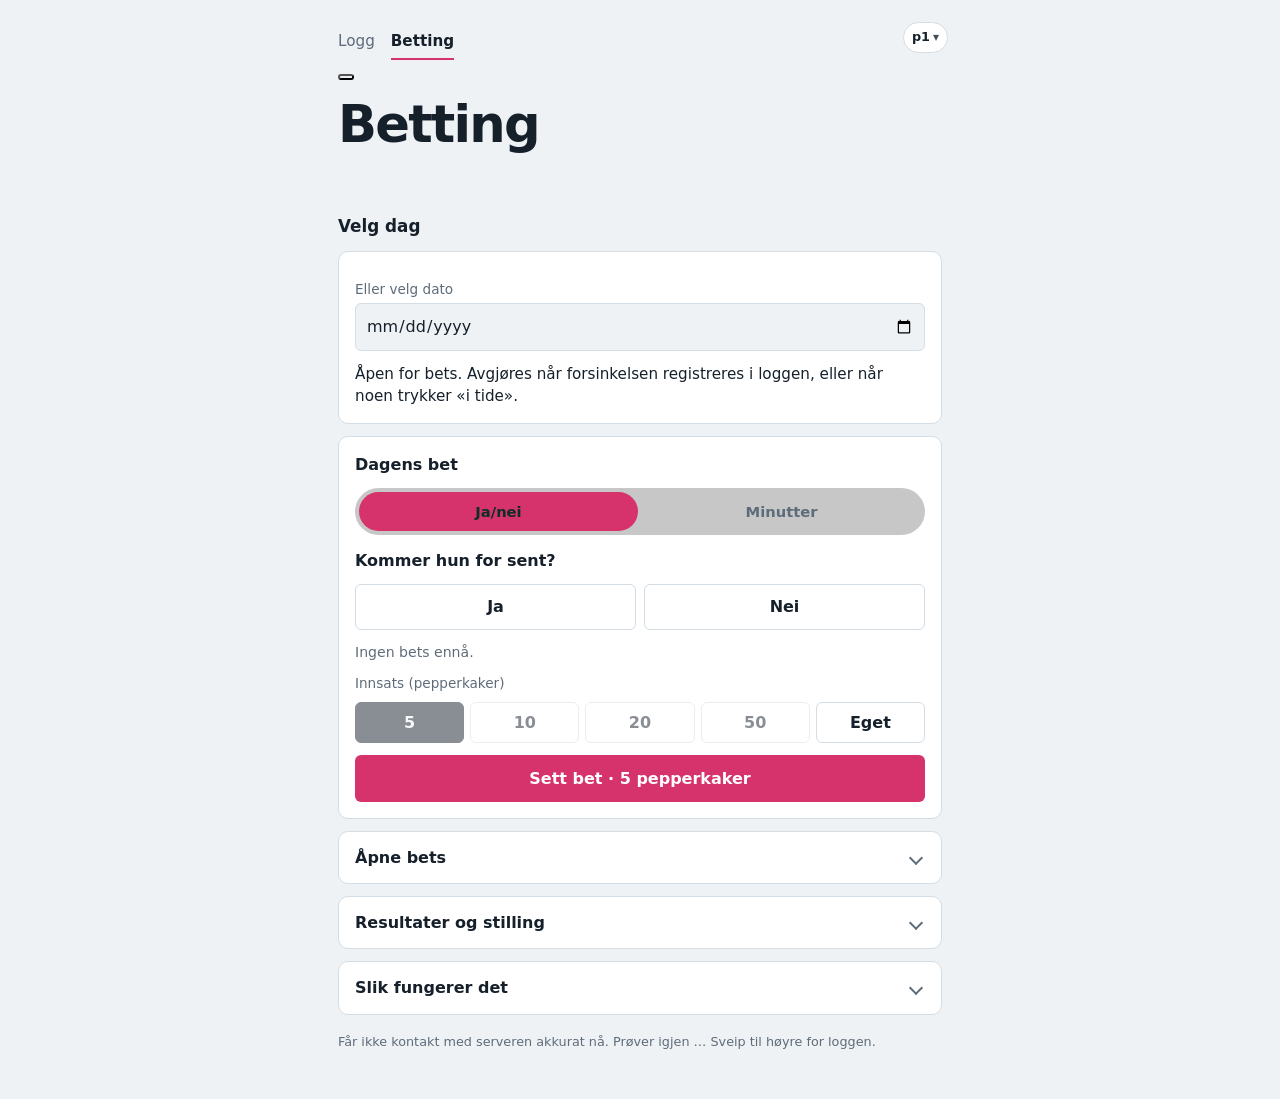
==== public/betting.html @ facf0c92 "Månedsrapport ved månedsskiftet og «Mirakel!» når hun kommer minst 5 min før vakta - public/maaned.j" ====
<!doctype html>
<html lang="nb">
<head>
<meta charset="utf-8">
<meta name="viewport" content="width=device-width, initial-scale=1, maximum-scale=1, user-scalable=no, viewport-fit=cover">
<title>Forsinkelsesbetting</title>
<link rel="manifest" href="/manifest.webmanifest">
<link rel="apple-touch-icon" href="/apple-touch-icon.png">
<meta name="apple-mobile-web-app-capable" content="yes">
<meta name="apple-mobile-web-app-title" content="Forsinkelser">
<meta name="theme-color" content="#0E3B2E">
<link href="https://fonts.googleapis.com/css2?family=Playfair+Display:wght@700;900&family=Inter:wght@400;600;700&display=swap" rel="stylesheet">
<style>
:root{--bg:#EEF2F5;--surface:#fff;--ink:#16202B;--mute:#5E6C7A;--line:#D5DDE4;--accent:#D6336C;--good:#1F8A5B;color-scheme:light;
 box-sizing:border-box;padding-top:env(safe-area-inset-top,0px);padding-bottom:env(safe-area-inset-bottom,0px)}
@media (prefers-color-scheme:dark){:root:not([data-theme="light"]){--bg:#0F161C;--surface:#17212A;--ink:#E8EEF3;--mute:#93A1AE;--line:#2A3743;--accent:#FF6B9A;--good:#4CC38A;color-scheme:dark}}
:root[data-theme="dark"]{--bg:#0F161C;--surface:#17212A;--ink:#E8EEF3;--mute:#93A1AE;--line:#2A3743;--accent:#FF6B9A;--good:#4CC38A;color-scheme:dark}
*{box-sizing:border-box}
html,body{touch-action:pan-y}
body{margin:0;background:var(--bg);color:var(--ink);font-family:'Bricolage Grotesque',system-ui,-apple-system,'Segoe UI',sans-serif;line-height:1.45}
main{max-width:640px;margin:0 auto;padding:24px 18px 48px}
nav{display:flex;gap:16px;font-size:.95rem}
nav a{color:var(--mute);text-decoration:none;padding:6px 0}
nav a[aria-current]{color:var(--ink);font-weight:600;border-bottom:2px solid var(--accent)}
h1{font-size:clamp(2rem,9vw,3.2rem);font-weight:800;letter-spacing:-.035em;line-height:1;margin:16px 0 24px}
h2{font-size:1.05rem;font-weight:600;margin:32px 0 12px}
h3{font-size:1rem;font-weight:600;margin:0}
.players{display:grid;grid-template-columns:repeat(3,minmax(0,1fr));gap:8px}
.player{background:var(--surface);border:1px solid var(--line);border-radius:10px;padding:12px;text-align:left;color:var(--ink);min-width:0}
.player[aria-pressed=true]{border:2px solid var(--accent);padding:11px}
.player span{display:block;font-size:.9rem;overflow:hidden;text-overflow:ellipsis;white-space:nowrap}
.player b{display:block;font-size:1.5rem;font-weight:800;letter-spacing:-.03em}
.player small{color:var(--mute);font-size:.75rem}
.me{display:flex;flex-wrap:wrap;gap:4px 14px;align-items:center;margin-top:10px;font-size:.9rem;color:var(--mute)}
.link{background:none;border:0;color:var(--ink);text-decoration:underline;padding:6px 0;font-size:.9rem}
.card{background:var(--surface);border:1px solid var(--line);border-radius:10px;padding:16px;display:grid;gap:12px;margin-bottom:12px}
.status{font-size:.95rem;margin:0}
.vakt{display:flex;align-items:center;gap:12px;padding:10px 12px;border-radius:12px;border:1px solid var(--line);background:rgba(0,0,0,.18)}
.vakt[hidden]{display:none}
.vakt .code{min-width:48px;height:48px;padding:0 6px;border-radius:10px;background:#F6EBD0;color:#0B2F25;display:grid;place-items:center;font-weight:900;font-size:1rem;box-shadow:0 2px 0 rgba(0,0,0,.35)}
.vakt.fri .code{background:rgba(0,0,0,.25);color:var(--mute);box-shadow:none;border:1px dashed var(--line)}
.vakt .t{flex:1;line-height:1.25}.vakt .t small{color:var(--mute);display:block;font-size:.8rem}.vakt .t b{font-size:1rem}
.status b{color:var(--accent)}
label{display:grid;gap:4px;font-size:.85rem;color:var(--mute)}
input{font:inherit;font-size:16px;color:var(--ink);background:var(--bg);border:1px solid var(--line);border-radius:6px;padding:10px;width:100%;min-width:0;min-height:44px;-webkit-appearance:none;appearance:none}
input[type=date]{display:block;text-align:left}
input::-webkit-date-and-time-value{text-align:left}
input:focus-visible,button:focus-visible{outline:2px solid var(--accent);outline-offset:2px}
.row{display:grid;grid-template-columns:minmax(0,1fr) minmax(0,1fr);gap:12px}
button{font:inherit;cursor:pointer;border-radius:6px}
button:disabled{opacity:.5;cursor:default}
.seg{display:grid;grid-template-columns:1fr 1fr;gap:8px}
.seg button{background:none;border:1px solid var(--line);color:var(--ink);padding:10px;font-weight:600;min-height:44px}
.seg button[aria-pressed=true]{background:var(--ink);color:var(--bg);border-color:var(--ink)}
.go{background:var(--accent);color:#fff;border:0;padding:12px;font-weight:600}
.ghost{background:none;border:1px solid var(--ink);color:var(--ink);padding:12px;font-weight:600}
.pool{color:var(--mute);font-size:.88rem;margin:0}
.mine{background:color-mix(in srgb,var(--accent) 10%,var(--surface));border-left:3px solid var(--accent);padding:8px 10px;margin:0;font-size:.9rem;border-radius:4px;display:flex;justify-content:space-between;gap:8px;align-items:center}
.mine button{background:none;border:0;color:var(--ink);text-decoration:underline;padding:4px}
.err{color:var(--accent);font-size:.9rem;min-height:1.2em;margin:0}
.line{display:grid;grid-template-columns:1fr auto;gap:10px;padding:8px 0;border-bottom:1px solid var(--line);font-size:.95rem}
.line small{display:block;color:var(--mute)}
.line .del{grid-column:1/-1;justify-self:start;background:none;border:1px dashed var(--accent);color:var(--accent);border-radius:999px;padding:3px 10px;font:inherit;font-size:.8rem;font-weight:600;cursor:pointer}
.pos{color:var(--good);font-weight:600}
.neg{color:var(--accent);font-weight:600}
.zero{color:var(--mute);font-weight:600}
.day{margin-bottom:18px}
.day h3{display:flex;justify-content:space-between;gap:8px;border-bottom:2px solid var(--ink);padding-bottom:6px}
.day h3 span{color:var(--mute);font-weight:400}
.empty{color:var(--mute);padding:8px 0;margin:0}
.note{color:var(--mute);font-size:.8rem;margin-top:32px}
.note p{margin:0 0 6px}
.toast{position:fixed;left:50%;transform:translateX(-50%);bottom:max(34px,calc(16px + env(safe-area-inset-bottom,0px)));width:min(600px,calc(100% - 32px));background:var(--ink);color:var(--bg);border-radius:10px;padding:12px 14px;font-size:.95rem;box-shadow:0 6px 24px rgba(0,0,0,.25);z-index:10}
.line.new{background:color-mix(in srgb,var(--accent) 10%,transparent)}
.push{background:var(--surface);border:1px solid var(--line);border-radius:10px;padding:12px 14px;margin-top:12px;display:grid;gap:8px;font-size:.9rem}
.push p{margin:0;color:var(--mute)}
.ptypes{display:grid;gap:6px}
.turnHead{display:flex;align-items:center;gap:8px}.turnHead b{flex:1}
.turnNav{display:flex;align-items:center;justify-content:space-between;gap:8px}
.turnNav button{min-width:44px;min-height:40px;border-radius:10px;border:1px solid var(--line);background:rgba(0,0,0,.15);color:var(--ink);font-size:1.1rem}
.turnNav span{font-weight:700;text-transform:capitalize}
.tpal{display:flex;flex-wrap:wrap;gap:6px}
.tpal button{min-height:40px;min-width:52px;padding:4px 10px;border-radius:999px;border:2px solid var(--line);background:rgba(0,0,0,.15);color:var(--ink);font-weight:700;font-size:.9rem}
.tpal button[aria-pressed=true]{background:#F6EBD0;color:#0B2F25;border-color:#F6EBD0}
.tcal{display:grid;grid-template-columns:repeat(7,1fr);gap:4px}
.tcal small{text-align:center;color:var(--mute);font-size:.72rem}
.tcal button{aspect-ratio:1/1.1;border-radius:8px;border:1px solid var(--line);background:rgba(0,0,0,.12);color:var(--ink);display:grid;grid-template-rows:auto 1fr;padding:3px 2px;font-size:.72rem;line-height:1.1}
.tcal button b{font-size:.68rem;align-self:center;font-weight:800;overflow:hidden;text-overflow:clip}
.tcal button.on{background:#F6EBD0;color:#0B2F25;border-color:#F6EBD0}
.tcal button.chg{outline:2px solid var(--accent);outline-offset:1px}
.tcal button.today{border-color:var(--accent)}
.ptype{display:flex;justify-content:space-between;align-items:center;width:100%;background:rgba(0,0,0,.15);border:1px solid var(--line);color:var(--ink);border-radius:10px;padding:8px 12px;font-size:.92rem;min-height:44px;text-align:left}
.ptype::after{content:"Av";font-size:.75rem;font-weight:600;border-radius:999px;padding:2px 10px;background:rgba(0,0,0,.25);color:var(--mute)}
.ptype[aria-pressed=true]{border-color:var(--accent)}
.ptype[aria-pressed=true]::after{content:"På";background:rgba(123,224,166,.18);color:var(--good,#2F9E62)}
select{font:inherit;font-size:16px;color:var(--ink);background:var(--surface);border:1px solid var(--line);border-radius:6px;padding:10px;min-height:44px;width:100%}
#standings{margin:14px 0 22px}
.rank{display:grid;grid-template-columns:2rem 1fr auto;gap:8px;padding:8px 0;border-bottom:1px solid var(--line);font-size:1rem}
.rank i{font-style:normal;color:var(--mute)}
.rank b{font-weight:800}
.sub{color:var(--mute);font-size:.85rem;margin:4px 0 0}
.push .ghost{padding:10px}
.chips{display:grid;grid-template-columns:repeat(5,minmax(0,1fr));gap:6px}
.err:empty{display:none}
.chip{background:none;border:1px solid var(--line);color:var(--ink);padding:8px 2px;white-space:nowrap;min-height:40px;font-weight:600}
.chip[aria-pressed=true]{background:var(--ink);color:var(--bg);border-color:var(--ink)}
.stakeLbl{font-size:.85rem;color:var(--mute);margin:0 0 -4px}
details.fold{background:var(--surface);border:1px solid var(--line);border-radius:10px;margin-top:12px}
details.fold>summary{list-style:none;cursor:pointer;padding:14px 16px;font-weight:600;display:flex;justify-content:space-between;align-items:center;gap:8px}
details.fold>summary::-webkit-details-marker{display:none}
details.fold>summary::after{content:"";width:8px;height:8px;border-right:2px solid var(--mute);border-bottom:2px solid var(--mute);transform:rotate(45deg);margin-right:4px;transition:transform .15s}
details.fold[open]>summary::after{transform:rotate(-135deg)}
details.fold>summary small{color:var(--mute);font-weight:400;margin-left:auto}
.foldBody{padding:0 16px 14px}
.foldBody .push{margin-top:8px}
.foldBody .note{margin-top:0;font-size:.85rem}
.me{margin-top:8px}
.stat{color:var(--mute);font-size:.8rem;margin:18px 0 0}
.pushHead{display:flex;align-items:center;gap:10px}
.pushHead .ghost{margin-left:auto;padding:8px 14px;min-height:40px}
.pill{font-size:.8rem;font-weight:600;border-radius:999px;padding:2px 10px;background:var(--line);color:var(--mute)}
.pill.on{background:color-mix(in srgb,var(--good) 18%,var(--surface));color:var(--good)}
[hidden]{display:none!important}
main{position:relative}
.sheet{position:fixed;inset:0;z-index:40;background:rgba(0,0,0,.5);display:flex;align-items:flex-start;justify-content:center;padding:calc(12px + var(--sat-in,0px)) 12px 12px;overflow-y:auto;-webkit-overflow-scrolling:touch}
.sheetBox{width:100%;max-width:520px;background:var(--felt-hi,var(--surface));border:1px solid var(--line);border-radius:16px;padding:14px 16px 16px;box-shadow:0 18px 50px rgba(0,0,0,.5)}
.sheetHead{display:flex;align-items:center;justify-content:space-between;font-size:1.15rem}
.sheetHead b{font-family:'Playfair Display',Georgia,serif;color:var(--accent)}
.sheetX{background:none;border:0;color:var(--mute);font-size:1.2rem;width:40px;height:40px}
.sheetSub{margin:4px 0 0;color:var(--mute);font-size:.9rem}
.sheetSub b{color:var(--ink)}
.sr{position:absolute;width:1px;height:1px;overflow:hidden;clip:rect(0 0 0 0)}
.who{position:absolute;top:calc(22px + var(--sat-in,0px));right:12px;max-width:calc(50% - 98px);display:flex;align-items:center;gap:3px;font-size:.8rem;font-weight:600;border:1px solid var(--line);border-radius:999px;padding:5px 8px;background:var(--surface);color:var(--ink);cursor:pointer}
.who span:not(.sr){overflow:hidden;text-overflow:ellipsis;white-space:nowrap}
.who::after{content:"▾";font-size:.75rem;opacity:.8}
.who select{position:absolute;inset:0;opacity:0;width:100%;font-size:16px;cursor:pointer}
.players .player{cursor:default}
.pushHint{display:block;margin:10px 0 0;background:none;border:1px dashed var(--line);border-radius:10px;color:var(--mute);font:inherit;font-size:.88rem;padding:8px 12px;width:100%;text-align:left;cursor:pointer}
.betCard h3{margin-bottom:10px}
.tabs{display:grid;grid-template-columns:1fr 1fr;gap:4px;padding:4px;border-radius:999px;background:rgba(0,0,0,.22);margin-bottom:14px}
.tabs button{font:inherit;font-weight:600;font-size:.92rem;border:0;border-radius:999px;padding:9px 6px;background:none;color:var(--mute);cursor:pointer}
.tabs button[aria-selected=true]{background:var(--accent);color:var(--felt-lo,#0B2F25)}
.tabs button.has::after{content:" ✓"}
.q{font-weight:600;margin:0}
.betCard [role=tabpanel]{display:grid;gap:12px}
.betCard .tabs{margin-bottom:2px}
.betCard h3{margin:0}
.quickd{display:flex;gap:6px;flex-wrap:wrap}
.quickd button{flex:1;min-width:0;font:inherit;font-weight:600;font-size:.95rem;min-height:44px;border-radius:999px;border:1px solid var(--line);background:rgba(0,0,0,.18);color:var(--ink);cursor:pointer}
.quickd button[aria-pressed=true]{background:var(--accent);border-color:var(--accent);color:var(--felt-lo,#0B2F25)}
</style>
<link rel="stylesheet" href="/theme.css">
<script src="/tema.js"></script>
</head>
<body>
<main>
 <nav><a href="/#logg" data-page="0">Logg</a><a href="/#betting" data-page="1" aria-current="page">Betting</a></nav>
 <button class="gear" id="gear" type="button" aria-label="Innstillinger" title="Innstillinger"></button>
 <label class="who" title="Bytt spiller"><span class="sr">Du spiller som</span><span id="whoName">…</span><select id="whoSel" aria-label="Bytt spiller"></select></label>
 <h1>Betting</h1>

 <section>
  <div class="players" id="players"></div>
  <div class="me"><span id="meTxt"></span></div>
  <button class="pushHint" id="pushHint" type="button" hidden>🔕 Varsler er av · <u>Slå på</u></button>
 </section>

 <h2>Velg dag</h2>
 <div class="card">
  <div class="quickd" id="quickd" role="group" aria-label="Hurtigvalg dato"></div>
  <label>Eller velg dato<input type="date" id="date"></label>
  <div class="vakt" id="vakt" hidden><div class="code" id="vCode"></div><div class="t"><small id="vLbl"></small><b id="vStart"></b><small id="vTid"></small></div></div>
  <p class="status" id="status"></p>
  <div class="seg" id="settleRow" hidden><button class="ghost" id="late" type="button">Hun kom for sent</button><button class="ghost" id="onTime" type="button">Hun kom i tide</button></div>
  <button class="link" id="reopen" type="button" hidden>Angre «i tide» og åpne dagen igjen</button>
 </div>

 <div id="betting">
  <div class="card betCard">
   <h3>Dagens bet</h3>
   <div class="tabs" role="tablist"><button type="button" role="tab" id="tabYn" data-tab="yn">Ja/nei</button><button type="button" role="tab" id="tabMin" data-tab="min">Minutter</button></div>
   <div id="pnYn" role="tabpanel">
   <p class="q">Kommer hun for sent?</p>
   <div class="seg"><button type="button" id="ja" aria-pressed="false">Ja</button><button type="button" id="nei" aria-pressed="false">Nei</button></div>
   <p class="pool" id="ynPool"></p>
   <p class="mine" id="ynMine" hidden></p>
   <p class="err" id="ynErr" role="alert"></p>
   <p class="stakeLbl">Innsats (credits)</p>
   <div class="chips" id="ynChips"></div>
   <label id="ynOwn" hidden>Eget beløp (cr)<input type="number" id="ynStake" min="1" step="1" inputmode="numeric" placeholder="f.eks. 35"></label>
   <button class="go" id="ynGo" type="button">Sett bet</button>
   </div>
   <div id="pnMin" role="tabpanel">
   <p class="q">Hvor mange minutter for sent?</p>
   <p class="pool" id="minPool"></p>
   <p class="mine" id="minMine" hidden></p>
   <label>Ditt gjett (min)<input type="number" id="guess" min="0" max="600" inputmode="numeric" placeholder="0 = i tide"></label>
   <p class="stakeLbl">Innsats (credits)</p>
   <div class="chips" id="minChips"></div>
   <label id="minOwn" hidden>Eget beløp (cr)<input type="number" id="minStake" min="1" step="1" inputmode="numeric" placeholder="f.eks. 35"></label>
   <p class="err" id="minErr" role="alert"></p>
   <button class="go" id="minGo" type="button">Sett bet</button>
   </div>
  </div>
 </div>
 <div id="result"></div>

 <details class="fold" id="fOpen"><summary>Åpne bets <small id="openCount"></small></summary><div class="foldBody"><div id="open"></div></div></details>

 <details class="fold" id="fRes"><summary>Resultater og stilling <small id="resSum"></small></summary><div class="foldBody">
  <label>Måned<select id="month"></select></label>
  <div id="standings"></div>
  <div id="hist"></div>
  <button class="link" id="reset" type="button" hidden>Nullstill alle bets denne måneden</button>
 </div></details>



 <details class="fold" id="fRules"><summary>Slik fungerer det</summary><div class="foldBody"><div class="note">
  <p>Hver måned er en egen runde: alle starter den 1. med 100 credits. Tidligere måneder kan du se under «Resultater per måned». Man kan bette på i dag og senere dager, og endre eller trekke bettet til dagen er avgjort.</p>
  <p>Dagen avgjøres når noen trykker «Hun kom for sent» (minuttene lagres i loggen) eller «Hun kom i tide», eller når en forsinkelse registreres i loggen.</p>
  <p>Du velger innsatsen selv med knappene, eller skriver inn et eget beløp. Alle som traff ja/nei deler det de som bommet satset, i forhold til hvor mye hver satset, og får sin egen innsats tilbake.</p>
  <p>På minutter vinner den som gjetter nærmest hele potten. Er flere like nære, deles potten i forhold til innsatsen. Andres gjett vises først når dagen er avgjort.</p>
  <p>Er du alene om et bet, eller traff alle (eller ingen), får alle innsatsen tilbake.</p>
 </div></div></details>

 <p class="stat"><span id="stat">Kobler til …</span> Sveip til høyre for loggen.</p>
 <div class="sheet" id="sheet" hidden><div class="sheetBox" role="dialog" aria-modal="true" aria-labelledby="sheetT">
  <div class="sheetHead"><b id="sheetT">Innstillinger</b><button type="button" class="sheetX" id="sheetX" aria-label="Lukk">✕</button></div>
  <p class="sheetSub">Profil: <b id="setSum"></b></p>
<div class="push"><div class="pushHead"><b>Varsler</b><span class="pill" id="pushState">…</span><button class="ghost" id="pushBtn" type="button">…</button></div><p id="pushTxt">Sjekker om varsler er mulig …</p><p>Velg hva du vil få varsel om:</p><div class="ptypes" id="pushTypes"></div></div>
  <div class="push" id="turnus"><div class="turnHead"><b>Turnus</b></div>
   <p>Trykk på en vaktkode, og trykk så på dagene som har den vakta. «Fri» brukes for fri og fravær.</p>
   <div class="tpal" id="tPal"></div>
   <div class="turnNav"><button type="button" id="tPrev" aria-label="Forrige måned">‹</button><span id="tMon"></span><button type="button" id="tNext" aria-label="Neste måned">›</button></div>
   <div class="tcal" id="tDays"></div>
   <button class="go" type="button" id="tSave" disabled>Lagre turnus</button>
   <p id="tMsg" role="status"></p>
  </div>
  <div class="me"><button class="link" id="setDef" type="button">Bruk som standard på denne enheten</button><button class="link" id="rename" type="button">Endre navn</button></div>
 </div></div>
</main>
<div class="toast" id="toast" role="status" hidden></div>

<script src="/vakter.js"></script>
<script src="/poll.js"></script>
<script>
['gesturestart','gesturechange'].forEach(t=>document.addEventListener(t,e=>e.preventDefault()));
const API='/api/betting',PKEY='forsinkelseslogg:profil',CKEY='forsinkelseslogg:kode';
const ls={get:k=>{try{return localStorage.getItem(k)||''}catch(e){return''}},set:(k,v)=>{try{localStorage.setItem(k,v)}catch(e){}}};
let data={profiles:[],bets:[],results:{}},code=ls.get(CKEY),def=ls.get(PKEY),me=def||'p1',side=null,today='';
const $=id=>document.getElementById(id);
// December (or ?jul): credits are gingerbread biscuits, and the wallet shows heaps of them.
const JUL=(()=>{let q=location.search+location.hash;try{q+=parent.location.search+parent.location.hash}catch(e){}return new Date().getMonth()===11||/jul/.test(q)})();
const U=JUL?' pepperkaker':' cr',UL=JUL?'pepperkaker':'credits';
if(JUL)document.querySelectorAll('.stakeLbl,#ynOwn,#minOwn,#fRules p').forEach(e=>e.childNodes.forEach(n=>{if(n.nodeType===3)n.textContent=n.textContent.replace(/\(credits\)|\(cr\)/,'(pepperkaker)').replace(/credits/g,'pepperkaker')}));
const el=(t,c,x)=>{const e=document.createElement(t);if(c)e.className=c;if(x!=null)e.textContent=x;return e};
const parse=s=>{const[y,m,d]=s.split('-').map(Number);return new Date(y,m-1,d)};
const dayName=s=>s===today?'i dag':parse(s).toLocaleDateString('nb-NO',{weekday:'short',day:'numeric',month:'short'});
const cr=n=>Math.round(n)+U;
const name=id=>(data.profiles.find(p=>p.id===id)||{name:id}).name;
const signed=n=>{n=Math.round(n);const s=el('span',n>0?'pos':n<0?'neg':'zero',(n>0?'+':'')+n+U);return s};
const resTxt=r=>r.min>0?r.min+' min for sent':'i tide';

const price=t=>(data.stakes||{yn:5,min:10})[t];
const STEPS=[5,10,20,50];
const pick={yn:null,min:null},own={yn:false,min:false};
const stakeOf=t=>{if(!own[t])return pick[t]??price(t);const n=parseInt($(t+'Stake').value,10);return n>=1?n:0};
function chipUI(t,avail){
 const C=$(t+'Chips');
 if(!C.children.length){
  STEPS.forEach(n=>{const b=el('button','chip',String(n));b.type='button';b.dataset.n=n;b.onclick=()=>{pick[t]=n;own[t]=false;chipUI(t)};C.appendChild(b)});
  const o=el('button','chip','Eget');o.type='button';o.dataset.n='own';o.onclick=()=>{own[t]=true;chipUI(t);$(t+'Stake').focus()};C.appendChild(o);
 }
 const cur=pick[t]??price(t);
 [...C.children].forEach(b=>{const n=b.dataset.n;b.setAttribute('aria-pressed',n==='own'?own[t]:!own[t]&&+n===cur);if(avail!=null&&n!=='own')b.disabled=+n>avail});
 $(t+'Own').hidden=!own[t];
}
const clearStake=t=>{own[t]=false;pick[t]=null;$(t+'Stake').value='';chipUI(t)};

async function api(method,body,q){
 const h={'content-type':'application/json'};if(code)h['x-skrivekode']=code;
 const r=await fetch(API+(q||''),{method,headers:h,body:body?JSON.stringify(body):undefined});
 if(r.status===401){const c=prompt(code?'Feil skrivekode. Prøv igjen:':'Skriv inn skrivekoden:');if(c){code=c.trim();ls.set(CKEY,code);return api(method,body,q)}throw new Error('Trenger skrivekode.')}
 const j=await r.json().catch(()=>({}));
 if(!r.ok)throw new Error(j.error||'Noe gikk galt. Prøv igjen.');
 return j;
}
async function load(){
 try{
  const r=await fetch(API+'?v='+encodeURIComponent(data.v||''),{cache:'no-store'});if(!r.ok)throw 0;
  const prev=data.today?Object.fromEntries(data.bets.map(b=>[b.id,b.ts])):null;
  const j=await r.json();
  if(j.same){$('stat').textContent='Delt mellom alle med lenken, oppdateres automatisk.';return} // nothing new
  data=j;
  if(prev)announce(data.bets.filter(b=>b.profile!==me&&prev[b.id]!==b.ts));
  if(!today){today=data.today;$('date').min=today;$('date').value=today}
  today=data.today;
  $('stat').textContent='Delt mellom alle med lenken, oppdateres automatisk.';
 }catch(e){$('stat').textContent='Får ikke kontakt med serveren akkurat nå. Prøver igjen …'}
 render();
 if(data.today)jackpot();
}
// Her vakt for valgt bet-dato (samme kilde som «Dagens vakt» på Logg). Overstyringer fra
// Innstillinger hentes fra Logg-siden (som allerede poller dem), ellers én gang fra /api/vakter.
let vaktHentet=false;
function vaktPlan(){
 try{const w=window.parent.document.getElementById('f0').contentWindow;if(w&&w.VAKTPLAN&&w!==window){window.VAKTPLAN=w.VAKTPLAN;return}}catch(e){}
 if(!vaktHentet&&window.lastVakter){vaktHentet=true;lastVakter().then(()=>render())}
}
function vakt(d){
 const box=$('vakt');if(!d||!window.vaktFor){box.hidden=true;return}
 vaktPlan();
 const v=vaktFor(d),keys=Object.keys(window.VAKTER||{}).concat(Object.keys(window.VAKTPLAN||{})).sort();
 const ukjent=!v&&(!keys.length||d>keys[keys.length-1]);
 const dag=d===today?'i dag':parse(d).toLocaleDateString('nb-NO',{weekday:'long',day:'numeric',month:'short'});
 box.hidden=false;box.classList.toggle('fri',!v);
 $('vLbl').textContent='Vakt '+dag;
 if(v){$('vCode').textContent=v.kode;$('vStart').textContent='Oppmøte '+v.start;$('vTid').textContent=v.start+'–'+v.slutt}
 else{$('vCode').textContent=ukjent?'?':'Fri';$('vStart').textContent=ukjent?'Turnus ikke lagt inn':'Ingen vakt';$('vTid').textContent=ukjent?'Legg inn under Innstillinger → Turnus':'Fri eller ikke på jobb denne dagen'}
}
// Tell the viewer when someone else places or changes a bet while the page is open.
let seen=new Set(),toastT;
function announce(fresh){
 if(!fresh.length)return;
 fresh.forEach(b=>seen.add(b.id));
 $('toast').textContent=fresh.map(b=>name(b.profile)+' bettet på '+dayName(b.date)+': '+(b.type==='yn'?(b.late?'for sent':'i tide'):'minutter')).join(' · ');
 $('toast').hidden=false;clearTimeout(toastT);toastT=setTimeout(()=>{$('toast').hidden=true},6000);
}
$('toast').onclick=()=>{$('toast').hidden=true};
const run=async(fn,err)=>{if(err)$(err).textContent='';try{await fn();await load()}catch(x){if(err)$(err).textContent=x.message;else alert(x.message)}};

$('date').addEventListener('change',()=>{side=null;render()});
// Quick dates: today and tomorrow (shift work, so weekends count like any other day).
const addDays=(d,n)=>{const[y,m,dd]=d.split('-').map(Number),x=new Date(Date.UTC(y,m-1,dd+n));return x.toISOString().slice(0,10)};
function quickDates(){
 const box=$('quickd');if(!today)return;
 const opts=[['I dag',today],['I morgen',addDays(today,1)]];
 const cur=$('date').value;box.replaceChildren();
 opts.forEach(([t,d])=>{const b=el('button',null,t);b.type='button';b.setAttribute('aria-pressed',cur===d);b.onclick=()=>{$('date').value=d;side=null;render()};box.appendChild(b)});
}
$('ja').onclick=()=>{side=true;render()};
$('nei').onclick=()=>{side=false;render()};
$('setDef').onclick=()=>{def=me;ls.set(PKEY,me);render();if(pushOn)savePush()};

// Push notifications: on iPhone they only work from the Home Screen app (iOS 16.4+).
let pushOn=false;
const TW=(()=>{try{return window.parent&&window.parent.navigator?window.parent:window}catch(e){return window}})();
const NAV=TW.navigator,NOTI=TW.Notification;
const ios=/iPad|iPhone|iPod/.test(navigator.userAgent)||(navigator.platform==='MacIntel'&&navigator.maxTouchPoints>1);
const standalone=TW.matchMedia('(display-mode: standalone)').matches||NAV.standalone===true;
const b64=k=>{const p='='.repeat((4-k.length%4)%4),r=atob((k+p).replace(/-/g,'+').replace(/_/g,'/'));return Uint8Array.from(r,c=>c.charCodeAt(0))};
// Never wait forever on the service worker: register it ourselves and give up after a few seconds.
const timeout=(p,ms)=>Promise.race([p,new Promise((_,rej)=>setTimeout(()=>rej(new Error('Tidsavbrudd')),ms))]);
async function swReg(){await NAV.serviceWorker.register('/sw.js');return timeout(NAV.serviceWorker.ready,8000)}
async function sub(){const reg=await NAV.serviceWorker.getRegistration();return reg?reg.pushManager.getSubscription():null}
// Which kinds this device wants. Saved on the device and sent with the subscription.
const TKEY='forsinkelseslogg:varseltyper',KIND=[['bet','Bet plassert',true],['result','Resultat for dagen',true],['sent','Forsinkelse registrert',false],['lunsj','Ekstra lunsj registrert',false],['rekord','Ny rekord',true]];
let types=(()=>{let t={};try{t=JSON.parse(ls.get(TKEY)||'{}')||{}}catch(e){}return Object.fromEntries(KIND.map(([k,,d])=>[k,typeof t[k]==='boolean'?t[k]:d]))})();
function typesUI(){
 const box=$('pushTypes');box.replaceChildren();
 KIND.forEach(([k,label])=>{const b=el('button','ptype',label);b.type='button';b.setAttribute('aria-pressed',types[k]);
  b.onclick=async()=>{types[k]=!types[k];ls.set(TKEY,JSON.stringify(types));typesUI();if(pushOn)try{await savePush()}catch(e){}};box.appendChild(b)});
}
typesUI();
async function savePush(off){
 const s=await sub();if(!s)return;
 await fetch(API+'?push',{method:'POST',headers:{'content-type':'application/json'},body:JSON.stringify({sub:s.toJSON(),profile:def||me,types,off:!!off})});
 if(off)await s.unsubscribe();
}
async function pushUI(){
 const t=$('pushTxt'),b=$('pushBtn'),st=$('pushState');
 const show=(on,txt,btn)=>{$('pushHint').hidden=!!on||btn===null;st.textContent=on?'På':'Av';st.className=on?'pill on':'pill';t.textContent=txt;b.textContent=btn||(on?'Slå av':'Slå på');b.disabled=!btn&&btn!==undefined;};
 if(!('serviceWorker' in NAV)||!('PushManager' in TW)||!NOTI){
  pushOn=false;
  show(false,ios&&!standalone?'På iPhone virker varsler bare fra appen på Hjem-skjermen. Trykk Del → «Legg til på Hjem-skjerm» i Safari, og åpne appen derfra.':ios?'Varsler krever iOS 16.4 eller nyere.':'Varsler støttes ikke i denne nettleseren.','');
  b.textContent='Slå på';b.disabled=true;return;
 }
 pushOn=!!(await sub().catch(()=>null))&&NOTI.permission==='granted';
 if(NOTI.permission==='denied'){show(false,'Varsler er blokkert. Slå dem på under Innstillinger → Varslinger → Forsinkelser.','');b.textContent='Slå på';b.disabled=true;return}
 show(pushOn,pushOn?'Varsler er på for denne enheten.':'Slå på for å få varsler på denne enheten.');
 b.disabled=false;
}
$('pushBtn').onclick=async()=>{
 const b=$('pushBtn');b.disabled=true;
 try{
  if(pushOn)await savePush(true);
  else{
   if(await NOTI.requestPermission()!=='granted')throw new Error('Du må tillate varsler for å få dem.');
   if(!data.vapidKey)throw new Error('Får ikke kontakt med serveren. Prøv igjen.');
   const reg=await swReg();
   await reg.pushManager.subscribe({userVisibleOnly:true,applicationServerKey:b64(data.vapidKey)});
   await savePush();
  }
 }catch(x){alert('Kunne ikke slå på varsler: '+(x.message||x))}
 pushUI();
};
$('rename').onclick=()=>{const n=prompt('Nytt navn for '+name(me)+':',name(me));if(n&&n.trim())run(()=>api('POST',{action:'rename',profile:me,name:n.trim()}))};
// Late: write the minutes to the log, which settles the day (and updates the log page right away).
$('late').onclick=()=>{
 const d=$('date').value,v=prompt('Hvor mange minutter for sent kom hun '+dayName(d)+'?');if(v==null)return;
 const min=parseInt(v,10);if(!(min>=1&&min<=600)){alert('Skriv et tall mellom 1 og 600.');return}
 run(async()=>{
  const send=()=>fetch('/api/entries',{method:'POST',headers:Object.assign({'content-type':'application/json'},code?{'x-skrivekode':code}:{}),body:JSON.stringify({date:d,min,note:'',by:def||me})});
  let r=await send();
  while(r.status===401){const c=prompt(code?'Feil skrivekode. Prøv igjen:':'Skriv inn skrivekoden:');if(!c)throw new Error('Trenger skrivekode.');code=c.trim();ls.set(CKEY,code);r=await send()}
  if(!r.ok)throw new Error('Kunne ikke lagre i loggen. Prøv igjen.');
  try{parent.document.getElementById('f0').contentWindow.load()}catch(e){}
  const saved=await r.json().catch(()=>({}));
  if(saved.firstOfYear&&window.nyttAar)nyttAar();else if(window.kasinoMsg)kasinoMsg('sent');
 });
};
$('onTime').onclick=()=>{const d=$('date').value,tn=window.tidligNaa?tidligNaa(d):null;if(confirm('Avgjøre '+dayName(d)+' som «i tide»?'+(tn?' Hun kom '+tn.kl+', '+tn.tidlig+' min før vakta.':'')))run(async()=>{await api('POST',{action:'settle',date:d,...(tn?{kl:tn.kl,tidlig:tn.tidlig}:{})});if(tn&&tn.tidlig>=5&&window.mirakel)mirakel({tidlig:tn.tidlig,kl:tn.kl,dato:d});else if(window.kasinoMsg)kasinoMsg('tide')})};
$('reopen').onclick=()=>run(()=>api('POST',{action:'reopen',date:$('date').value}));
$('ynGo').onclick=()=>{
 if(side===null){$('ynErr').textContent='Velg ja eller nei.';return}
 const st=stakeOf('yn');if(!st){$('ynErr').textContent='Skriv inn en innsats på minst 1 credit.';return}
 run(async()=>{await api('POST',{action:'bet',type:'yn',profile:me,date:$('date').value,late:side,stake:st});side=null;clearStake('yn');if(window.kasinoMsg)kasinoMsg('bet')},'ynErr');
};
$('minGo').onclick=()=>{
 if($('guess').value===''){$('minErr').textContent='Skriv inn et gjett.';return}
 const st=stakeOf('min');if(!st){$('minErr').textContent='Skriv inn en innsats på minst 1 credit.';return}
 run(async()=>{await api('POST',{action:'bet',type:'min',profile:me,date:$('date').value,guess:$('guess').value,stake:st});clearStake('min');ls.set('forsinkelseslogg:gjett:'+$('date').value+':'+me,$('guess').value);$('guess').value='';if(window.kasinoMsg)kasinoMsg('bet')},'minErr');
};
['yn','min'].forEach(t=>{$(t+'Chips').addEventListener('click',render);$(t+'Stake').addEventListener('input',render)});
// Remember which sections are open on this device.
document.querySelectorAll('details.fold').forEach(d=>{const k='forsinkelseslogg:fold:'+d.id;if(ls.get(k)==='1')d.open=true;d.addEventListener('toggle',()=>ls.set(k,d.open?'1':'0'))});
const withdraw=id=>run(()=>api('DELETE',null,'?id='+encodeURIComponent(id)));
// Admin (the profile the server names, Andreas) gets a delete button on every bet.
const isAdmin=()=>me===(data.admin||'p1');
const delBtn=b=>{const x=el('button','del','Slett bet (admin)');x.type='button';x.onclick=()=>{if(confirm('Slette '+name(b.profile)+' sitt bet for '+dayName(b.date)+' ('+betTxt(b)+', '+b.stake+U+')? Saldoene regnes ut på nytt.'))run(()=>api('DELETE',null,'?id='+encodeURIComponent(b.id)+'&admin='+me))};return x};

$('whoSel').onchange=e=>{me=e.target.value;render()};
let tab=ls.get('forsinkelseslogg:fane')||'yn';
const showTab=()=>{['yn','min'].forEach(t=>{const on=t===tab,b=$(t==='yn'?'tabYn':'tabMin');b.setAttribute('aria-selected',on);$(t==='yn'?'pnYn':'pnMin').hidden=!on})};
document.querySelectorAll('.tabs button').forEach(b=>b.onclick=()=>{tab=b.dataset.tab;ls.set('forsinkelseslogg:fane',tab);showTab()});
showTab();
// Settings (profile and notifications) open from the gear in the top left corner.
// Turnus: one dropdown per day for the chosen month (next month by default). Saved days override
// the built-in schedule in vakter.js; a day set back to the built-in value drops its override.
const TCODES=['','D','DPOL1','DPOL3','DPOL5','FAGD','A1','A2'];
let tMon=(()=>{const d=new Date();return new Date(d.getFullYear(),d.getMonth()+1,1)})(),tEdit={};
const tIso=d=>d.getFullYear()+'-'+String(d.getMonth()+1).padStart(2,'0')+'-'+String(d.getDate()).padStart(2,'0');
let tPick='D';
TCODES.forEach(c=>{const b=el('button',null,c||'Fri');b.type='button';b.dataset.c=c;b.onclick=()=>{tPick=c;pal()};$('tPal').appendChild(b)});
const pal=()=>$('tPal').querySelectorAll('button').forEach(b=>b.setAttribute('aria-pressed',b.dataset.c===tPick));
pal();
function turnus(){
 $('tMon').textContent=tMon.toLocaleDateString('nb-NO',{month:'long',year:'numeric'});
 const box=$('tDays'),now=tIso(new Date());box.replaceChildren(...['man','tir','ons','tor','fre','lør','søn'].map(n=>el('small',null,n)));
 for(let i=(tMon.getDay()+6)%7;i>0;i--)box.appendChild(el('span'));
 for(let d=new Date(tMon);d.getMonth()===tMon.getMonth();d.setDate(d.getDate()+1)){
  const k=tIso(d),v=k in tEdit?tEdit[k]:vaktKode(k),b=el('button',(v?'on':'')+(v!==vaktKode(k)?' chg':'')+(k===now?' today':''));
  b.type='button';b.append(el('span',null,d.getDate()),el('b',null,v||'·'));
  b.setAttribute('aria-label',d.toLocaleDateString('nb-NO',{weekday:'long',day:'numeric',month:'long'})+': '+(v||'fri'));
  b.onclick=()=>{tEdit[k]=(k in tEdit?tEdit[k]:vaktKode(k))===tPick&&tPick?'':tPick;turnus()};
  box.appendChild(b);
 }
 $('tSave').disabled=!Object.keys(tEdit).some(x=>tEdit[x]!==vaktKode(x));
}
$('tPrev').onclick=()=>{tMon=new Date(tMon.getFullYear(),tMon.getMonth()-1,1);turnus()};
$('tNext').onclick=()=>{tMon=new Date(tMon.getFullYear(),tMon.getMonth()+1,1);turnus()};
$('tSave').onclick=async()=>{
 const days={};
 for(const[k,v]of Object.entries(tEdit)){if(v===vaktKode(k))continue;days[k]=v===(VAKTER[k]||'')?'':(v||'FRI')}
 if(!Object.keys(days).length)return;
 $('tSave').disabled=true;$('tMsg').textContent='Lagrer …';
 try{
  const send=()=>fetch('/api/vakter',{method:'PUT',headers:Object.assign({'content-type':'application/json'},code?{'x-skrivekode':code}:{}),body:JSON.stringify({days})});
  let r=await send();
  while(r.status===401){const c=prompt(code?'Feil skrivekode. Prøv igjen:':'Skriv inn skrivekoden:');if(!c)throw new Error('Trenger skrivekode.');code=c.trim();ls.set(CKEY,code);r=await send()}
  if(!r.ok)throw new Error('Kunne ikke lagre.');
  VAKTPLAN=(await r.json()).plan||{};tEdit={};
  try{const w=window.parent.document.getElementById('f0').contentWindow;w.VAKTPLAN=VAKTPLAN;w.vakt&&w.vakt()}catch(e){}
  $('tMsg').textContent='Lagret '+Object.keys(days).length+(Object.keys(days).length===1?' dag.':' dager.');
 }catch(e){$('tMsg').textContent=e.message||'Kunne ikke lagre.'}
 turnus();
};
function openSettings(){$('sheet').hidden=false;lastVakter().then(turnus)}
const closeSettings=()=>{$('sheet').hidden=true};
window.openSettings=openSettings;
$('gear').onclick=openSettings;$('sheetX').onclick=closeSettings;
$('sheet').onclick=e=>{if(e.target===$('sheet'))closeSettings()};
document.addEventListener('keydown',e=>{if(e.key==='Escape')closeSettings()});
$('pushHint').onclick=openSettings;
function render(){
 const P=$('players');P.replaceChildren();
 data.profiles.forEach(p=>{
  const b=el('div','player');b.setAttribute('aria-pressed',p.id===me);
  // a5: a small tower of chips that follows the balance (one chip per 20 cr, max 8).
  let tw;
  if(JUL){// One biscuit per 10, heaps of up to 10 stacked as a pyramid (4-3-2-1), at most 3 heaps.
   tw=el('span','heaps');let left=Math.max(0,Math.min(30,Math.round(p.balance/10)));
   while(left>0){const n=Math.min(10,left);left-=n;const h=el('span','heap');let k=n;
    let base=1;while(base*(base+1)/2<n)base++;for(let w=base;w>=1;w--){if(k<=0)break;const r=el('span','hrow');for(let j=0;j<Math.min(w,k);j++)r.appendChild(el('i'));k-=w;h.appendChild(r)}
    tw.appendChild(h)}
  }else{tw=el('span','tower');const nC=Math.max(0,Math.min(8,Math.round(p.balance/20)));for(let i=0;i<nC;i++)tw.appendChild(el('i'))}
  b.append(el('span',null,(p.id===def?'★ ':'')+p.name),tw,el('b',null,Math.round(p.balance)),el('small',null,UL));
  P.appendChild(b);
 });
 $('meTxt').textContent=data.month?'Saldo for '+monthName(data.month,false)+'.':'';
 // Name badge in the corner switches player.
 $('whoName').textContent=name(me);const W=$('whoSel');
 W.replaceChildren(...data.profiles.map(p=>{const o=el('option',null,p.name+(p.id===def?' (standard)':''));o.value=p.id;o.selected=p.id===me;return o}));
 $('setSum').textContent=name(me)+(def&&me!==def?' (ikke standard på denne enheten)':'');
 $('setDef').hidden=me===def;

 quickDates();
 const d=$('date').value,res=data.results[d],bets=data.bets.filter(b=>b.date===d);
 const yn=bets.filter(b=>b.type==='yn'),mn=bets.filter(b=>b.type==='min');
 const myYn=yn.find(b=>b.profile===me),myMin=mn.find(b=>b.profile===me);
 const past=d&&today&&d<today;
 vakt(d);
 $('status').replaceChildren();
 if(res){$('status').append('Avgjort: ',el('b',null,resTxt(res)),res.source==='logg'?' (fra loggen).':'.')}
 else if(past)$('status').textContent='Ikke avgjort ennå. Nye bets er stengt for dager som har vært.';
 else $('status').textContent=d===today?'Åpen for bets. Avgjøres når forsinkelsen registreres i loggen, eller når noen trykker «i tide».':'Åpen for bets.';
 $('settleRow').hidden=!!res||!d||!today||d>today;
 $('reopen').hidden=!(res&&res.source==='manuell');

 $('betting').hidden=!!res||past;
 $('ja').setAttribute('aria-pressed',side===true);$('nei').setAttribute('aria-pressed',side===false);
 const sum=a=>a.reduce((s,b)=>s+b.stake,0);
 const ja=yn.filter(b=>b.late),nei=yn.filter(b=>!b.late);
 const who=a=>a.map(b=>name(b.profile)).join(', ')||'ingen';
 const alone=a=>a.length===1?(a[0].profile===me?' Ingen andre har bettet ennå. Blir du alene, får du innsatsen tilbake.':' Blir '+name(a[0].profile)+' alene, får '+name(a[0].profile)+' innsatsen tilbake.'):'';
 $('ynPool').textContent=yn.length?'Ja: '+cr(sum(ja))+' ('+who(ja)+') · Nei: '+cr(sum(nei))+' ('+who(nei)+').'+(ja.length&&nei.length?'':alone(yn)||' Alle har valgt det samme så langt.'):'Ingen bets ennå.';
 $('minPool').textContent=mn.length?'Pott: '+cr(sum(mn))+' fra '+mn.map(b=>name(b.profile)).join(', ')+'.'+alone(mn):'Ingen bets ennå.';
 const mine=(box,b,txt)=>{const m=$(box);m.hidden=!b;m.replaceChildren();if(!b)return;const w=el('button',null,'Trekk');w.type='button';w.onclick=()=>withdraw(b.id);m.append(el('span',null,txt),w)};
 $('tabYn').classList.toggle('has',!!myYn);$('tabMin').classList.toggle('has',!!myMin);
 mine('ynMine',myYn,myYn&&'Ditt bet: '+(myYn.late?'Ja':'Nei')+', '+myYn.stake+U+'. Velg på nytt for å endre.');
 mine('minMine',myMin,myMin&&'Ditt bet: '+(myMin.guess??(ls.get('forsinkelseslogg:gjett:'+d+':'+me)||'?'))+' min, '+myMin.stake+U+'. Skriv nytt gjett for å endre.');
 $('ynGo').textContent=(myYn?'Endre bet':'Sett bet')+' · '+stakeOf('yn')+U;$('minGo').textContent=(myMin?'Endre bet':'Sett bet')+' · '+stakeOf('min')+U;
 const myBal=Math.floor((data.profiles.find(p=>p.id===me)||{}).balance??0);
 chipUI('yn',myBal+(myYn?myYn.stake:0));chipUI('min',myBal+(myMin?myMin.stake:0));

 const R=$('result');R.replaceChildren();
 if(res&&bets.length){const blk=dayBlock(d,res,bets);R.appendChild(blk);
  // Flip the guesses over the first time this settled day is shown.
  if(!flipped.has(d)){flipped.add(d);blk.querySelectorAll('.line').forEach((l,i)=>{l.classList.add('fxflip');l.style.animationDelay=(i*.12)+'s'})}}

 // Every open bet, newest first, so everyone sees when someone has placed one.
 const O=$('open');O.replaceChildren();
 const open=data.bets.filter(b=>!data.results[b.date]).sort((a,b)=>b.ts-a.ts);
 $('openCount').textContent=open.length?open.length+(open.length===1?' bet':' bets'):'';
 if(!open.length)O.appendChild(el('p','empty','Ingen åpne bets.'));
 open.forEach(b=>{
  const r=el('div',seen.has(b.id)?'line new':'line'),a=el('div',null,name(b.profile)+': '+betTxt(b));
  a.appendChild(el('small',null,'Gjelder '+dayName(b.date)+' · lagt inn '+when(b.ts)));r.append(a,el('b',null,b.stake+U));if(isAdmin())r.appendChild(delBtn(b));O.appendChild(r);
 });

 // Month picker: every month that has a balance, newest first.
 const M=$('month'),list=Object.keys(data.months||{}).sort().reverse();
 if(!list.includes(selMonth))selMonth=data.month;
 M.replaceChildren(...list.map(m=>{const o=el('option',null,monthName(m,true));o.value=m;o.selected=m===selMonth;return o}));
 const cur=selMonth===data.month,bal=(data.months||{})[selMonth]||{};
 const S=$('standings');S.replaceChildren();
 const ranked=data.profiles.map(p=>({p,v:bal[p.id]??data.start})).sort((a,b)=>b.v-a.v);
 // Leader change: slide rows from their old place.
 const order=ranked.map(x=>x.p.id),moved=prevOrder&&prevOrder.join()!==order.join()&&prevMonth===selMonth;
 ranked.forEach((x,i)=>{const r=el('div','rank');
  if(moved&&window.fx){const was=prevOrder.indexOf(x.p.id);if(was>=0&&was!==i)fx.slide(r,(was-i));if(i===0&&was!==0)r.classList.add('fxnewlead')}r.append(el('i',null,(i+1)+'.'),el('span',null,x.p.name+(i===0&&!cur&&x.v>ranked[1].v?' 🏆':'')),el('b',null,Math.round(x.v)+U));S.appendChild(r)});
 prevOrder=order;prevMonth=selMonth;
 const lead=ranked[0];$('resSum').textContent=lead?(cur?'Leder: ':'Vinner: ')+lead.p.name:'';
 const rs=(data.resets||{})[selMonth];
 S.appendChild(el('p','sub',(cur?'Stillingen så langt. Åpne bets er trukket fra.':'Sluttresultat for '+monthName(selMonth,false)+'.')+(rs?' Nullstilt '+when(rs)+'.':'')));

 const H=$('hist');H.replaceChildren();
 const days=[...new Set(data.bets.filter(b=>data.results[b.date]&&b.date.slice(0,7)===selMonth&&b.date!==d).map(b=>b.date))].sort().reverse();
 if(!days.length)H.appendChild(el('p','empty','Ingen avgjorte dager denne måneden.'));
 days.forEach(x=>H.appendChild(dayBlock(x,data.results[x],data.bets.filter(b=>b.date===x))));
 $('reset').hidden=!cur;
}
let selMonth='',prevOrder=null,prevMonth='';const flipped=new Set();
// Jackpot: when a newly settled day gave you a profit, rain gold coins once.
function jackpot(){
 if(!window.vinner&&document.readyState!=='complete'){addEventListener('load',jackpot,{once:true});return} // wait for vinner.js
 const K='forsinkelseslogg:sett:'+me;let seen=null;try{seen=JSON.parse(localStorage.getItem(K)||'null')}catch(e){}
 const days=Object.keys(data.results||{});
 if(!seen){try{localStorage.setItem(K,JSON.stringify(days))}catch(e){}return}
 const fresh=days.filter(x=>!seen.includes(x));if(!fresh.length)return;
 try{localStorage.setItem(K,JSON.stringify(days))}catch(e){}
 const won=data.bets.filter(b=>fresh.includes(b.date)&&b.profile===me&&b.payout!=null).reduce((s,b)=>s+b.payout-b.stake,0);
 const anim=window.fx&&!matchMedia('(prefers-reduced-motion: reduce)').matches;
 const chipsIn=()=>{const pb=document.querySelector('.player[aria-pressed=true]');if(pb&&anim){fx.flash(pb);fx.landChips(pb,Math.round(won/5))}};
 // Winner reveal (vinner.js) for the latest newly settled day that had bets; each phone sees it once.
 const day=fresh.filter(x=>data.bets.some(b=>b.date===x)).sort().pop();
 // Mirakel (mirakel.js): a day settled «i tide» ≥5 min before shift start. The winner reveal waits for it.
 const mir=fresh.filter(x=>(data.results[x]||{}).tidlig>=5).sort().pop();
 if(mir&&window.mirakel){const r=data.results[mir];if(mirakel({tidlig:r.tidlig,kl:r.kl,dato:mir,onClose:()=>{if(day)showWin()}}))return}
 showWin();
 function showWin(){
 if(day&&window.vinner){
  const net={};data.bets.filter(b=>b.date===day).forEach(b=>{net[b.profile]=(net[b.profile]||0)+(b.payout??b.stake)-b.stake});
  const r=data.results[day],t=parse(day).toLocaleDateString('nb-NO',{weekday:'long',day:'numeric',month:'long'});
  vinner({dag:t[0].toUpperCase()+t.slice(1),resultat:r.min>0?'Hun kom '+r.min+' min for sent':'Hun kom i tide',enhet:U.trim(),rader:Object.entries(net).map(([p,n])=>({navn:name(p),netto:n})).sort((a,b)=>b.netto-a.netto)});
  if(won>0)setTimeout(chipsIn,4500);
  return;
 }
 if(!anim)return;
 fx.rake();
 if(won>0)setTimeout(()=>{fx.jackpot(Math.round(won));chipsIn()},1100);
 }
}
const monthName=(m,cap)=>{const[y,mo]=m.split('-').map(Number),t=new Date(y,mo-1,1).toLocaleDateString('nb-NO',{month:'long',year:y===new Date().getFullYear()?undefined:'numeric'});return cap?t[0].toUpperCase()+t.slice(1):t};
$('month').addEventListener('change',e=>{selMonth=e.target.value;render()});
$('reset').onclick=()=>{if(confirm('Nullstille alle bets i '+monthName(data.month,false)+'? Alle får 100 '+UL+' igjen, og bets lagt inn hittil denne måneden teller ikke lenger.'))run(()=>api('POST',{action:'reset'}))};
const when=t=>{const d=new Date(t),tm=d.toLocaleTimeString('nb-NO',{hour:'2-digit',minute:'2-digit'});return(d.toDateString()===new Date().toDateString()?'i dag':d.toLocaleDateString('nb-NO',{day:'numeric',month:'short'}))+' kl. '+tm};
const betTxt=b=>b.type==='yn'?(b.late?'for sent':'i tide'):(b.guess==null?'minutter (skjult)':'gjettet '+b.guess+' min');
function dayBlock(d,res,bets){
 const w=el('div','day'),h=el('h3',null,dayName(d));h.appendChild(el('span',null,resTxt(res)));w.appendChild(h);
 bets.sort((a,b)=>a.type<b.type?1:-1).forEach(b=>{
  const r=el('div','line'),a=el('div',null,name(b.profile)+': '+betTxt(b));
  a.appendChild(el('small',null,(b.type==='yn'?'Ja/nei':'Minutter')+' · innsats '+b.stake+U));
  r.append(a,b.payout===b.stake?el('span','zero','Tilbake'):signed(b.payout-b.stake));if(isAdmin())r.appendChild(delBtn(b));w.appendChild(r);
 });
 return w;
}
load();
startPoll(load,1);
if('serviceWorker' in navigator)navigator.serviceWorker.register('/sw.js').catch(()=>{});
pushUI().catch(x=>{$("pushTxt").textContent="Feil ved sjekk av varsler: "+(x.message||x)});
</script>
<script src="/swipe.js" defer></script>
<script src="/fx.js" defer></script>
<script src="/vinner.js" defer></script>
<script src="/mirakel.js" defer></script>
<script src="/fun.js" defer></script>
</body>
</html>
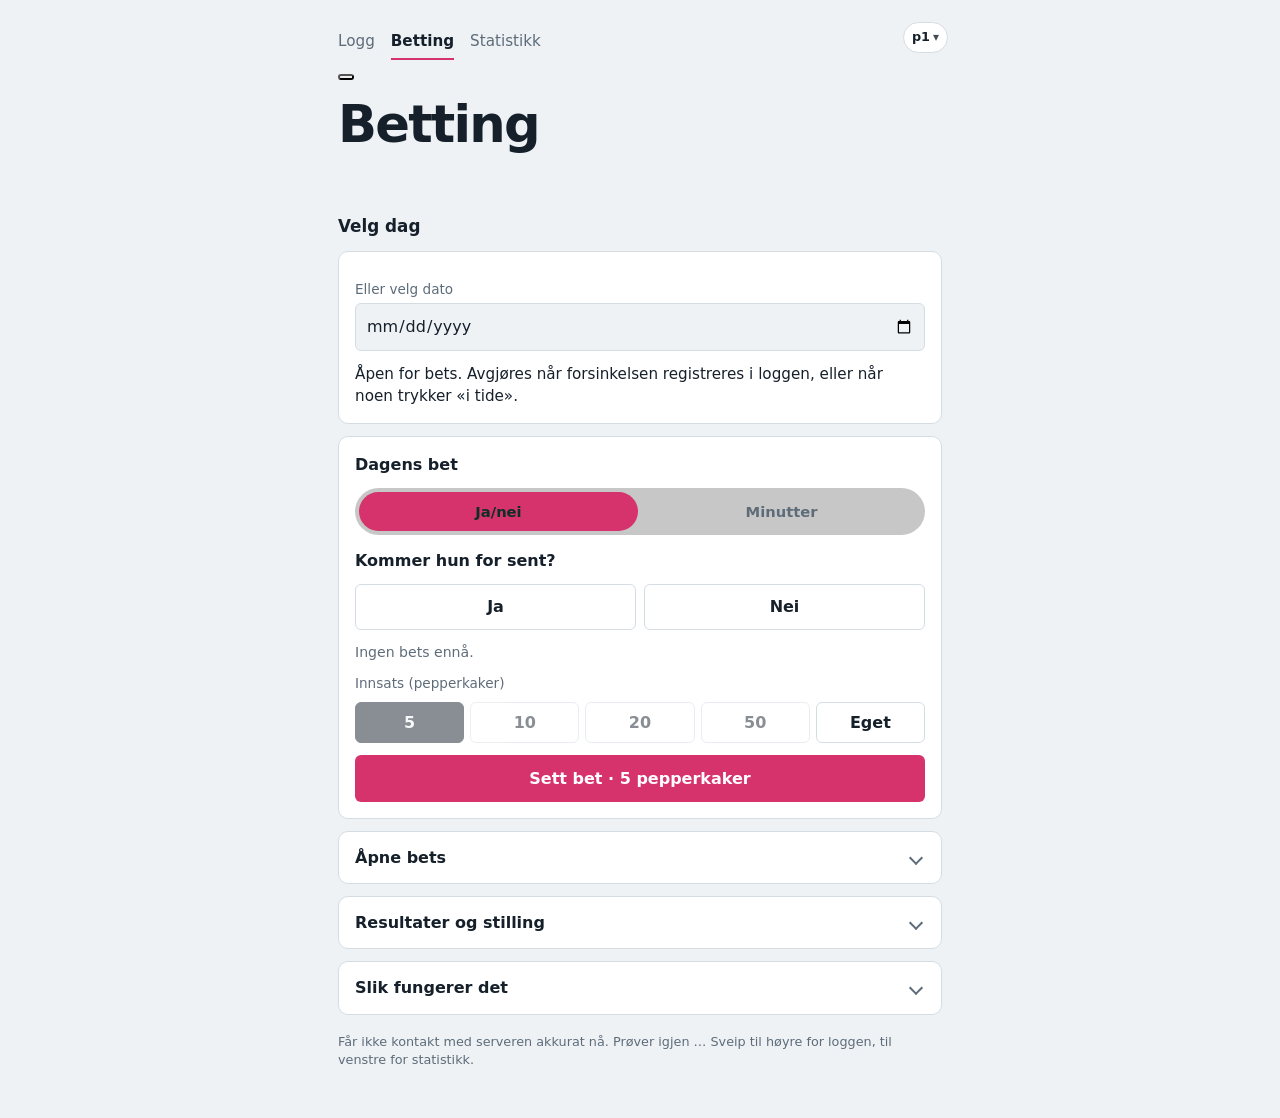
==== commit a116264f: "Runde 3: syk/byttet vakt, årets spiller, lån, spillerstatistikk, spillebord, turnusvarsel, offline-s" ====
--- a/public/betting.html
+++ b/public/betting.html
@@ -154,7 +154,7 @@
 </head>
 <body>
 <main>
- <nav><a href="/#logg" data-page="0">Logg</a><a href="/#betting" data-page="1" aria-current="page">Betting</a></nav>
+ <nav><a href="/#logg" data-page="0">Logg</a><a href="/#betting" data-page="1" aria-current="page">Betting</a><a href="/#statistikk" data-page="2">Statistikk</a></nav>
  <button class="gear" id="gear" type="button" aria-label="Innstillinger" title="Innstillinger"></button>
  <label class="who" title="Bytt spiller"><span class="sr">Du spiller som</span><span id="whoName">…</span><select id="whoSel" aria-label="Bytt spiller"></select></label>
  <h1>Betting</h1>
@@ -162,6 +162,7 @@
  <section>
   <div class="players" id="players"></div>
   <div class="me"><span id="meTxt"></span></div>
+  <div class="loan" id="loanRow" hidden><p id="loanTxt"></p><button class="ghost" id="loanBtn" type="button" hidden></button></div>
   <button class="pushHint" id="pushHint" type="button" hidden>🔕 Varsler er av · <u>Slå på</u></button>
  </section>
 
@@ -174,6 +175,7 @@
   <div class="seg" id="settleRow" hidden><button class="ghost" id="late" type="button">Hun kom for sent</button><button class="ghost" id="onTime" type="button">Hun kom i tide</button></div>
   <button class="link" id="reopen" type="button" hidden>Angre «i tide» og åpne dagen igjen</button>
  </div>
+ <div class="bordWrap" id="bordWrap"><div id="bord"></div></div>
 
  <div id="betting">
   <div class="card betCard">
@@ -210,10 +212,10 @@
  <details class="fold" id="fRes"><summary>Resultater og stilling <small id="resSum"></small></summary><div class="foldBody">
   <label>Måned<select id="month"></select></label>
   <div id="standings"></div>
+  <div id="aaret"></div>
   <div id="hist"></div>
   <button class="link" id="reset" type="button" hidden>Nullstill alle bets denne måneden</button>
  </div></details>
-
 
 
  <details class="fold" id="fRules"><summary>Slik fungerer det</summary><div class="foldBody"><div class="note">
@@ -224,7 +226,7 @@
   <p>Er du alene om et bet, eller traff alle (eller ingen), får alle innsatsen tilbake.</p>
  </div></div></details>
 
- <p class="stat"><span id="stat">Kobler til …</span> Sveip til høyre for loggen.</p>
+ <p class="stat"><span id="stat">Kobler til …</span> Sveip til høyre for loggen, til venstre for statistikk.</p>
  <div class="sheet" id="sheet" hidden><div class="sheetBox" role="dialog" aria-modal="true" aria-labelledby="sheetT">
   <div class="sheetHead"><b id="sheetT">Innstillinger</b><button type="button" class="sheetX" id="sheetX" aria-label="Lukk">✕</button></div>
   <p class="sheetSub">Profil: <b id="setSum"></b></p>
@@ -237,6 +239,11 @@
    <button class="go" type="button" id="tSave" disabled>Lagre turnus</button>
    <p id="tMsg" role="status"></p>
   </div>
+  <div class="push" id="gipsBox"><div class="turnHead"><b>Gipsdag</b></div>
+   <p>Én dag i året blir hele appen gips. Velg dagen, eller la feltet stå tomt for å slå det av. Prøv det nå med ?tema=gips.</p>
+   <div class="row"><input type="date" id="gipsDato" aria-label="Gipsdag"><button class="go" type="button" id="gipsSave">Lagre</button></div>
+   <p id="gipsMsg" role="status"></p>
+  </div>
   <div class="me"><button class="link" id="setDef" type="button">Bruk som standard på denne enheten</button><button class="link" id="rename" type="button">Endre navn</button></div>
  </div></div>
 </main>
@@ -244,6 +251,7 @@
 
 <script src="/vakter.js"></script>
 <script src="/poll.js"></script>
+<script src="/bord.js"></script>
 <script>
 ['gesturestart','gesturechange'].forEach(t=>document.addEventListener(t,e=>e.preventDefault()));
 const API='/api/betting',PKEY='forsinkelseslogg:profil',CKEY='forsinkelseslogg:kode';
@@ -260,7 +268,7 @@
 const cr=n=>Math.round(n)+U;
 const name=id=>(data.profiles.find(p=>p.id===id)||{name:id}).name;
 const signed=n=>{n=Math.round(n);const s=el('span',n>0?'pos':n<0?'neg':'zero',(n>0?'+':'')+n+U);return s};
-const resTxt=r=>r.min>0?r.min+' min for sent':'i tide';
+const resTxt=r=>r.void?(r.void==='syk'?'syk, innsatsen tilbake':'fri, innsatsen tilbake'):r.min>0?r.min+' min for sent':'i tide';
 
 const price=t=>(data.stakes||{yn:5,min:10})[t];
 const STEPS=[5,10,20,50];
@@ -311,11 +319,12 @@
 function vakt(d){
  const box=$('vakt');if(!d||!window.vaktFor){box.hidden=true;return}
  vaktPlan();
- const v=vaktFor(d),keys=Object.keys(window.VAKTER||{}).concat(Object.keys(window.VAKTPLAN||{})).sort();
+ const v=vaktFor(d),st=window.vaktStatus?vaktStatus(d):'',keys=Object.keys(window.VAKTER||{}).concat(Object.keys(window.VAKTPLAN||{})).sort();
  const ukjent=!v&&(!keys.length||d>keys[keys.length-1]);
  const dag=d===today?'i dag':parse(d).toLocaleDateString('nb-NO',{weekday:'long',day:'numeric',month:'short'});
  box.hidden=false;box.classList.toggle('fri',!v);
  $('vLbl').textContent='Vakt '+dag;
+ if(st){$('vCode').textContent=st==='syk'?'Syk':'Fri';$('vStart').textContent=st==='syk'?'Meldt syk':'Fri eller byttet bort';$('vTid').textContent='Bets denne dagen får innsatsen tilbake.';return}
  if(v){$('vCode').textContent=v.kode;$('vStart').textContent='Oppmøte '+v.start;$('vTid').textContent=v.start+'–'+v.slutt}
  else{$('vCode').textContent=ukjent?'?':'Fri';$('vStart').textContent=ukjent?'Turnus ikke lagt inn':'Ingen vakt';$('vTid').textContent=ukjent?'Legg inn under Innstillinger → Turnus':'Fri eller ikke på jobb denne dagen'}
 }
@@ -438,11 +447,11 @@
 // Settings (profile and notifications) open from the gear in the top left corner.
 // Turnus: one dropdown per day for the chosen month (next month by default). Saved days override
 // the built-in schedule in vakter.js; a day set back to the built-in value drops its override.
-const TCODES=['','D','DPOL1','DPOL3','DPOL5','FAGD','A1','A2'];
+const TCODES=['','D','DPOL1','DPOL3','DPOL5','FAGD','A1','A2','SYK'];
 let tMon=(()=>{const d=new Date();return new Date(d.getFullYear(),d.getMonth()+1,1)})(),tEdit={};
 const tIso=d=>d.getFullYear()+'-'+String(d.getMonth()+1).padStart(2,'0')+'-'+String(d.getDate()).padStart(2,'0');
 let tPick='D';
-TCODES.forEach(c=>{const b=el('button',null,c||'Fri');b.type='button';b.dataset.c=c;b.onclick=()=>{tPick=c;pal()};$('tPal').appendChild(b)});
+TCODES.forEach(c=>{const b=el('button',null,c===''?'Fri':c==='SYK'?'Syk':c);b.type='button';b.dataset.c=c;b.onclick=()=>{tPick=c;pal()};$('tPal').appendChild(b)});
 const pal=()=>$('tPal').querySelectorAll('button').forEach(b=>b.setAttribute('aria-pressed',b.dataset.c===tPick));
 pal();
 function turnus(){
@@ -450,19 +459,19 @@
  const box=$('tDays'),now=tIso(new Date());box.replaceChildren(...['man','tir','ons','tor','fre','lør','søn'].map(n=>el('small',null,n)));
  for(let i=(tMon.getDay()+6)%7;i>0;i--)box.appendChild(el('span'));
  for(let d=new Date(tMon);d.getMonth()===tMon.getMonth();d.setDate(d.getDate()+1)){
-  const k=tIso(d),v=k in tEdit?tEdit[k]:vaktKode(k),b=el('button',(v?'on':'')+(v!==vaktKode(k)?' chg':'')+(k===now?' today':''));
+  const k=tIso(d),v=k in tEdit?tEdit[k]:vaktRaw(k),b=el('button',(v?'on':'')+(v!==vaktRaw(k)?' chg':'')+(k===now?' today':''));
   b.type='button';b.append(el('span',null,d.getDate()),el('b',null,v||'·'));
   b.setAttribute('aria-label',d.toLocaleDateString('nb-NO',{weekday:'long',day:'numeric',month:'long'})+': '+(v||'fri'));
-  b.onclick=()=>{tEdit[k]=(k in tEdit?tEdit[k]:vaktKode(k))===tPick&&tPick?'':tPick;turnus()};
+  b.onclick=()=>{tEdit[k]=(k in tEdit?tEdit[k]:vaktRaw(k))===tPick&&tPick?'':tPick;turnus()};
   box.appendChild(b);
  }
- $('tSave').disabled=!Object.keys(tEdit).some(x=>tEdit[x]!==vaktKode(x));
+ $('tSave').disabled=!Object.keys(tEdit).some(x=>tEdit[x]!==vaktRaw(x));
 }
 $('tPrev').onclick=()=>{tMon=new Date(tMon.getFullYear(),tMon.getMonth()-1,1);turnus()};
 $('tNext').onclick=()=>{tMon=new Date(tMon.getFullYear(),tMon.getMonth()+1,1);turnus()};
 $('tSave').onclick=async()=>{
  const days={};
- for(const[k,v]of Object.entries(tEdit)){if(v===vaktKode(k))continue;days[k]=v===(VAKTER[k]||'')?'':(v||'FRI')}
+ for(const[k,v]of Object.entries(tEdit)){if(v===vaktRaw(k))continue;days[k]=v===(VAKTER[k]||'')?'':(v||'FRI')}
  if(!Object.keys(days).length)return;
  $('tSave').disabled=true;$('tMsg').textContent='Lagrer …';
  try{
@@ -476,7 +485,19 @@
  }catch(e){$('tMsg').textContent=e.message||'Kunne ikke lagre.'}
  turnus();
 };
-function openSettings(){$('sheet').hidden=false;lastVakter().then(turnus)}
+function openSettings(){$('sheet').hidden=false;lastVakter().then(turnus);gipsLoad()}
+// K6: the yearly «gipsdag» (stored as MM-DD, shown as a date this year).
+async function gipsLoad(){try{const j=await (await fetch('/api/vakter',{cache:'no-store'})).json();$('gipsDato').value=j.gipsdag?new Date().getFullYear()+'-'+j.gipsdag:''}catch(e){}}
+$('gipsSave').onclick=async()=>{
+ const v=$('gipsDato').value,md=v?v.slice(5):'';$('gipsMsg').textContent='Lagrer …';
+ try{
+  const send=()=>fetch('/api/vakter',{method:'PUT',headers:Object.assign({'content-type':'application/json'},code?{'x-skrivekode':code}:{}),body:JSON.stringify({gipsdag:md})});
+  let r=await send();
+  while(r.status===401){const c=prompt(code?'Feil skrivekode. Prøv igjen:':'Skriv inn skrivekoden:');if(!c)throw new Error('Trenger skrivekode.');code=c.trim();ls.set(CKEY,code);r=await send()}
+  if(!r.ok)throw new Error('Kunne ikke lagre.');
+  $('gipsMsg').textContent=md?'Lagret. Gipsdag hvert år '+new Date(2000,+md.slice(0,2)-1,+md.slice(3)).toLocaleDateString('nb-NO',{day:'numeric',month:'long'})+'.':'Gipsdag er slått av.';
+ }catch(e){$('gipsMsg').textContent=e.message||'Kunne ikke lagre.'}
+};
 const closeSettings=()=>{$('sheet').hidden=true};
 window.openSettings=openSettings;
 $('gear').onclick=openSettings;$('sheetX').onclick=closeSettings;
@@ -485,6 +506,7 @@
 $('pushHint').onclick=openSettings;
 function render(){
  const P=$('players');P.replaceChildren();
+ const champ=aaret().champ;
  data.profiles.forEach(p=>{
   const b=el('div','player');b.setAttribute('aria-pressed',p.id===me);
   // a5: a small tower of chips that follows the balance (one chip per 20 cr, max 8).
@@ -495,10 +517,13 @@
     let base=1;while(base*(base+1)/2<n)base++;for(let w=base;w>=1;w--){if(k<=0)break;const r=el('span','hrow');for(let j=0;j<Math.min(w,k);j++)r.appendChild(el('i'));k-=w;h.appendChild(r)}
     tw.appendChild(h)}
   }else{tw=el('span','tower');const nC=Math.max(0,Math.min(8,Math.round(p.balance/20)));for(let i=0;i<nC;i++)tw.appendChild(el('i'))}
-  b.append(el('span',null,(p.id===def?'★ ':'')+p.name),tw,el('b',null,Math.round(p.balance)),el('small',null,UL));
+  const ln=myLoan(p.id);
+  b.append(el('span',null,(p.id===champ?'🏆 ':'')+(p.id===def?'★ ':'')+p.name),tw,el('b',null,Math.round(p.balance)),el('small',null,UL));
+  if(ln)b.appendChild(el('small','gjeld','Gjeld '+(ln.repay||25)));
   P.appendChild(b);
  });
  $('meTxt').textContent=data.month?'Saldo for '+monthName(data.month,false)+'.':'';
+ loanUI();
  // Name badge in the corner switches player.
  $('whoName').textContent=name(me);const W=$('whoSel');
  W.replaceChildren(...data.profiles.map(p=>{const o=el('option',null,p.name+(p.id===def?' (standard)':''));o.value=p.id;o.selected=p.id===me;return o}));
@@ -507,12 +532,13 @@
 
  quickDates();
  const d=$('date').value,res=data.results[d],bets=data.bets.filter(b=>b.date===d);
+ if(window.bord&&data.profiles.length)bord($('bord'),{profiles:data.profiles,me,date:d,bets,res,unit:U.trim(),resTxt,guessOf:b=>b.guess??(b.profile===me?ls.get('forsinkelseslogg:gjett:'+b.date+':'+me)||null:null)});
  const yn=bets.filter(b=>b.type==='yn'),mn=bets.filter(b=>b.type==='min');
  const myYn=yn.find(b=>b.profile===me),myMin=mn.find(b=>b.profile===me);
  const past=d&&today&&d<today;
  vakt(d);
  $('status').replaceChildren();
- if(res){$('status').append('Avgjort: ',el('b',null,resTxt(res)),res.source==='logg'?' (fra loggen).':'.')}
+ if(res){$('status').append('Avgjort: ',el('b',null,resTxt(res)),res.source==='logg'?' (fra loggen).':res.source==='vakt'?' (markert i turnusen).':'.')}
  else if(past)$('status').textContent='Ikke avgjort ennå. Nye bets er stengt for dager som har vært.';
  else $('status').textContent=d===today?'Åpen for bets. Avgjøres når forsinkelsen registreres i loggen, eller når noen trykker «i tide».':'Åpen for bets.';
  $('settleRow').hidden=!!res||!d||!today||d>today;
@@ -550,7 +576,7 @@
  });
 
  // Month picker: every month that has a balance, newest first.
- const M=$('month'),list=Object.keys(data.months||{}).sort().reverse();
+ const M=$('month'),list=Object.keys(data.months||{}).filter(m=>m<=data.month||data.bets.some(b=>b.date.startsWith(m))).sort().reverse();
  if(!list.includes(selMonth))selMonth=data.month;
  M.replaceChildren(...list.map(m=>{const o=el('option',null,monthName(m,true));o.value=m;o.selected=m===selMonth;return o}));
  const cur=selMonth===data.month,bal=(data.months||{})[selMonth]||{};
@@ -559,12 +585,15 @@
  // Leader change: slide rows from their old place.
  const order=ranked.map(x=>x.p.id),moved=prevOrder&&prevOrder.join()!==order.join()&&prevMonth===selMonth;
  ranked.forEach((x,i)=>{const r=el('div','rank');
-  if(moved&&window.fx){const was=prevOrder.indexOf(x.p.id);if(was>=0&&was!==i)fx.slide(r,(was-i));if(i===0&&was!==0)r.classList.add('fxnewlead')}r.append(el('i',null,(i+1)+'.'),el('span',null,x.p.name+(i===0&&!cur&&x.v>ranked[1].v?' 🏆':'')),el('b',null,Math.round(x.v)+U));S.appendChild(r)});
+  if(moved&&window.fx){const was=prevOrder.indexOf(x.p.id);if(was>=0&&was!==i)fx.slide(r,(was-i));if(i===0&&was!==0)r.classList.add('fxnewlead')}
+  const lt=(data.loans||[]).some(l=>l.month===selMonth&&l.profile===x.p.id)?' (lån)':'';
+  r.append(el('i',null,(i+1)+'.'),el('span',null,x.p.name+lt+(i===0&&!cur&&x.v>ranked[1].v?' 🏆':'')),el('b',null,Math.round(x.v)+U));S.appendChild(r)});
  prevOrder=order;prevMonth=selMonth;
  const lead=ranked[0];$('resSum').textContent=lead?(cur?'Leder: ':'Vinner: ')+lead.p.name:'';
  const rs=(data.resets||{})[selMonth];
  S.appendChild(el('p','sub',(cur?'Stillingen så langt. Åpne bets er trukket fra.':'Sluttresultat for '+monthName(selMonth,false)+'.')+(rs?' Nullstilt '+when(rs)+'.':'')));
 
+ aaretUI();
  const H=$('hist');H.replaceChildren();
  const days=[...new Set(data.bets.filter(b=>data.results[b.date]&&b.date.slice(0,7)===selMonth&&b.date!==d).map(b=>b.date))].sort().reverse();
  if(!days.length)H.appendChild(el('p','empty','Ingen avgjorte dager denne måneden.'));
@@ -584,7 +613,7 @@
  const anim=window.fx&&!matchMedia('(prefers-reduced-motion: reduce)').matches;
  const chipsIn=()=>{const pb=document.querySelector('.player[aria-pressed=true]');if(pb&&anim){fx.flash(pb);fx.landChips(pb,Math.round(won/5))}};
  // Winner reveal (vinner.js) for the latest newly settled day that had bets; each phone sees it once.
- const day=fresh.filter(x=>data.bets.some(b=>b.date===x)).sort().pop();
+ const day=fresh.filter(x=>!data.results[x].void&&data.bets.some(b=>b.date===x)).sort().pop();
  // Mirakel (mirakel.js): a day settled «i tide» ≥5 min before shift start. The winner reveal waits for it.
  const mir=fresh.filter(x=>(data.results[x]||{}).tidlig>=5).sort().pop();
  if(mir&&window.mirakel){const r=data.results[mir];if(mirakel({tidlig:r.tidlig,kl:r.kl,dato:mir,onClose:()=>{if(day)showWin()}}))return}
@@ -616,6 +645,42 @@
  });
  return w;
 }
+// G3: the bank. Once a month, when nearly broke: +20 now, 25 taken from next month's start.
+const myLoan=(p,m)=>(data.loans||[]).find(l=>l.profile===p&&l.month===(m||data.month));
+function loanUI(){
+ const L=data.loan||{amount:20,repay:25,below:10},bal=(data.profiles.find(p=>p.id===me)||{}).balance??100,ln=myLoan(me);
+ const can=!ln&&bal<L.below&&data.month;
+ $('loanRow').hidden=!ln&&!can;
+ $('loanBtn').hidden=!can;$('loanBtn').textContent='Lån '+L.amount+U+' av banken';
+ $('loanTxt').textContent=ln?name(me)+' har lånt '+ln.amount+U+' denne måneden. '+ln.repay+' trekkes fra startkapitalen neste måned. Banken er tålmodig, men ikke snill.'
+  :can?'Nesten tom? Banken låner deg '+L.amount+U+' én gang i måneden. Du betaler tilbake '+L.repay+' fra neste måneds start.':'';
+}
+$('loanBtn').onclick=()=>{const L=data.loan||{amount:20,repay:25};if(confirm('Låne '+L.amount+U+'? '+L.repay+' trekkes fra '+name(me)+' sin startkapital neste måned.'))run(async()=>{await api('POST',{action:'loan',profile:me})})};
+// G1: the year's table, all monthly rounds added up. The winner carries a trophy in December
+// (this year so far) and January (last year).
+function aaret(y){
+ const mon=data.month||'',yr=y||mon.slice(0,4),start=data.start||100,months=data.months||{};
+ const rows=data.profiles.map(p=>({p,net:0,wins:0}));
+ Object.keys(months).filter(m=>m.startsWith(yr)&&m<=mon).forEach(m=>{
+  const bal=months[m];rows.forEach(r=>r.net+=(bal[r.p.id]??start)-start);
+  if(m<mon||!y&&false){const a=Object.entries(bal).sort((x,z)=>z[1]-x[1]);if(a.length>1&&a[0][1]>a[1][1]){const w=rows.find(r=>r.p.id===a[0][0]);if(w)w.wins++}}
+ });
+ rows.sort((a,b)=>b.net-a.net);
+ const mo=mon.slice(5);let champ=null;
+ if(!y){
+  if(mo==='12'){const a=rows;if(a.length>1&&a[0].net>a[1].net&&a[0].net>0)champ=a[0].p.id}
+  else if(mo==='01'){const a=aaret(String(+mon.slice(0,4)-1)).rows;if(a.length>1&&a[0].net>a[1].net&&a[0].net>0)champ=a[0].p.id}
+ }
+ return {yr,rows,champ};
+}
+function aaretUI(){
+ const A=$('aaret');A.replaceChildren();if(!data.profiles.length||!data.month)return;
+ const {yr,rows,champ}=aaret();
+ A.appendChild(el('h3','aarH','Årets spiller '+yr));
+ rows.forEach((r,i)=>{const x=el('div','rank');const n=Math.round(r.net);
+  x.append(el('i',null,(i+1)+'.'),el('span',null,(r.p.id===champ?'🏆 ':'')+r.p.name+(r.wins?' · '+r.wins+(r.wins===1?' måned':' måneder')+' vunnet':'')),el('b',n>0?'pos':n<0?'neg':'zero',(n>0?'+':'')+n+U));A.appendChild(x)});
+ A.appendChild(el('p','sub','Alle månedsrundene i '+yr+' lagt sammen. Vinneren får pokal ved navnet i desember og januar.'));
+}
 load();
 startPoll(load,1);
 if('serviceWorker' in navigator)navigator.serviceWorker.register('/sw.js').catch(()=>{});
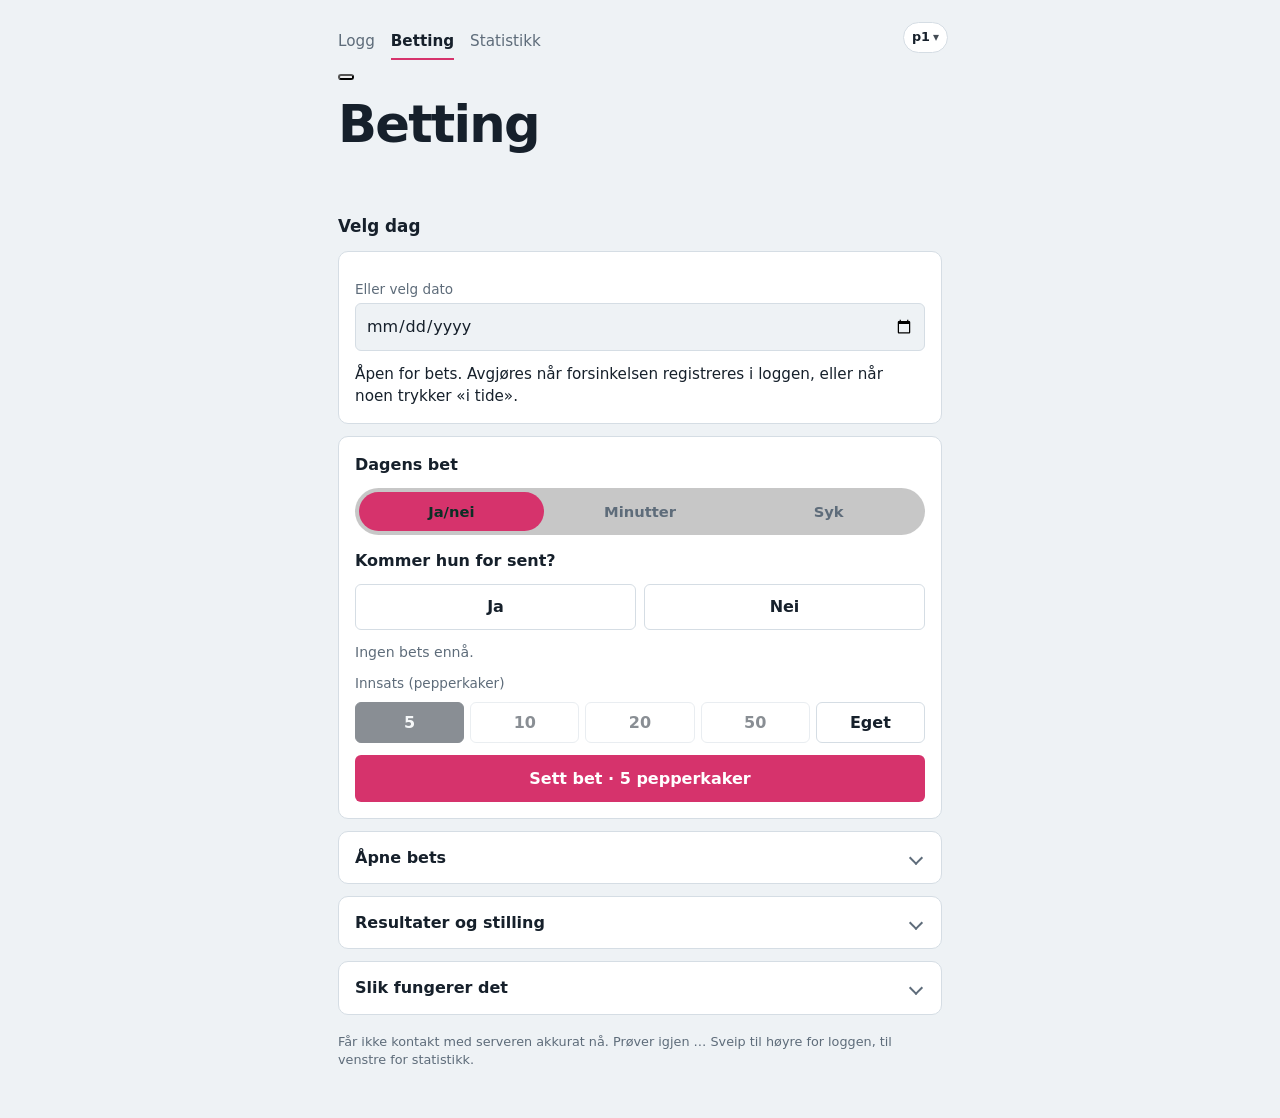
==== commit cedf4343: "Syk-bet: bet på om hun blir syk, og en kommentar ved dobbeltbetting Ny fane «Syk» ved siden av Ja/ne" ====
--- a/public/betting.html
+++ b/public/betting.html
@@ -37,6 +37,9 @@
 .status{font-size:.95rem;margin:0}
 .vakt{display:flex;align-items:center;gap:12px;padding:10px 12px;border-radius:12px;border:1px solid var(--line);background:rgba(0,0,0,.18)}
 .vakt[hidden]{display:none}
+.vakt.neste{flex-wrap:wrap;margin-bottom:10px;border-color:var(--accent)}.vakt.neste .t b{text-transform:none}
+.nvelg{flex:1 0 100%;min-height:44px;padding:0 14px;border-radius:999px;border:0;background:var(--accent);color:var(--felt-lo,#0B2F25);font:inherit;font-weight:800;font-size:.9rem;cursor:pointer}
+.nvelg[aria-pressed=true]{background:transparent;color:var(--accent);border:2px solid var(--accent)}
 .vakt .code{min-width:48px;height:48px;padding:0 6px;border-radius:10px;background:#F6EBD0;color:#0B2F25;display:grid;place-items:center;font-weight:900;font-size:1rem;box-shadow:0 2px 0 rgba(0,0,0,.35)}
 .vakt.fri .code{background:rgba(0,0,0,.25);color:var(--mute);box-shadow:none;border:1px dashed var(--line)}
 .vakt .t{flex:1;line-height:1.25}.vakt .t small{color:var(--mute);display:block;font-size:.8rem}.vakt .t b{font-size:1rem}
@@ -137,9 +140,10 @@
 .players .player{cursor:default}
 .pushHint{display:block;margin:10px 0 0;background:none;border:1px dashed var(--line);border-radius:10px;color:var(--mute);font:inherit;font-size:.88rem;padding:8px 12px;width:100%;text-align:left;cursor:pointer}
 .betCard h3{margin-bottom:10px}
-.tabs{display:grid;grid-template-columns:1fr 1fr;gap:4px;padding:4px;border-radius:999px;background:rgba(0,0,0,.22);margin-bottom:14px}
+.tabs{display:grid;grid-template-columns:1fr 1fr 1fr;gap:4px;padding:4px;border-radius:999px;background:rgba(0,0,0,.22);margin-bottom:14px}
 .tabs button{font:inherit;font-weight:600;font-size:.92rem;border:0;border-radius:999px;padding:9px 6px;background:none;color:var(--mute);cursor:pointer}
 .tabs button[aria-selected=true]{background:var(--accent);color:var(--felt-lo,#0B2F25)}
+.err.dobbel{color:var(--accent);font-style:italic}
 .tabs button.has::after{content:" ✓"}
 .q{font-weight:600;margin:0}
 .betCard [role=tabpanel]{display:grid;gap:12px}
@@ -168,6 +172,7 @@
 
  <h2>Velg dag</h2>
  <div class="card">
+  <div class="vakt neste" id="neste" hidden><div class="code" id="nCode"></div><div class="t"><small id="nLbl">Neste vakt</small><b id="nDag"></b><small id="nTid"></small></div><button type="button" class="nvelg" id="nVelg">Bet på denne</button></div>
   <div class="quickd" id="quickd" role="group" aria-label="Hurtigvalg dato"></div>
   <label>Eller velg dato<input type="date" id="date"></label>
   <div class="vakt" id="vakt" hidden><div class="code" id="vCode"></div><div class="t"><small id="vLbl"></small><b id="vStart"></b><small id="vTid"></small></div></div>
@@ -180,7 +185,7 @@
  <div id="betting">
   <div class="card betCard">
    <h3>Dagens bet</h3>
-   <div class="tabs" role="tablist"><button type="button" role="tab" id="tabYn" data-tab="yn">Ja/nei</button><button type="button" role="tab" id="tabMin" data-tab="min">Minutter</button></div>
+   <div class="tabs" role="tablist"><button type="button" role="tab" id="tabYn" data-tab="yn">Ja/nei</button><button type="button" role="tab" id="tabMin" data-tab="min">Minutter</button><button type="button" role="tab" id="tabSyk" data-tab="syk">Syk</button></div>
    <div id="pnYn" role="tabpanel">
    <p class="q">Kommer hun for sent?</p>
    <div class="seg"><button type="button" id="ja" aria-pressed="false">Ja</button><button type="button" id="nei" aria-pressed="false">Nei</button></div>
@@ -203,6 +208,17 @@
    <p class="err" id="minErr" role="alert"></p>
    <button class="go" id="minGo" type="button">Sett bet</button>
    </div>
+   <div id="pnSyk" role="tabpanel">
+   <p class="q">Blir hun syk?</p>
+   <div class="seg"><button type="button" id="sykJa" aria-pressed="false">Syk</button><button type="button" id="sykNei" aria-pressed="false">Ikke syk</button></div>
+   <p class="pool" id="sykPool"></p>
+   <p class="mine" id="sykMine" hidden></p>
+   <p class="err" id="sykErr" role="alert"></p>
+   <p class="stakeLbl">Innsats (credits)</p>
+   <div class="chips" id="sykChips"></div>
+   <label id="sykOwn" hidden>Eget beløp (cr)<input type="number" id="sykStake" min="1" step="1" inputmode="numeric" placeholder="f.eks. 35"></label>
+   <button class="go" id="sykGo" type="button">Sett bet</button>
+   </div>
   </div>
  </div>
  <div id="result"></div>
@@ -223,6 +239,7 @@
   <p>Dagen avgjøres når noen trykker «Hun kom for sent» (minuttene lagres i loggen) eller «Hun kom i tide», eller når en forsinkelse registreres i loggen.</p>
   <p>Du velger innsatsen selv med knappene, eller skriver inn et eget beløp. Alle som traff ja/nei deler det de som bommet satset, i forhold til hvor mye hver satset, og får sin egen innsats tilbake.</p>
   <p>På minutter vinner den som gjetter nærmest hele potten. Er flere like nære, deles potten i forhold til innsatsen. Andres gjett vises først når dagen er avgjort.</p>
+  <p>«Syk» er et eget bet: blir dagen markert som syk i turnusen, vinner de som bettet «Syk». Blir en forsinkelse registrert eller noen trykker «i tide», vinner «Ikke syk». Ja/nei- og minuttbets får innsatsen tilbake når hun er syk. Du kan ikke bette både på sykdom og forsinkelse samme dag.</p>
   <p>Er du alene om et bet, eller traff alle (eller ingen), får alle innsatsen tilbake.</p>
  </div></div></details>
 
@@ -239,8 +256,10 @@
    <button class="go" type="button" id="tSave" disabled>Lagre turnus</button>
    <p id="tMsg" role="status"></p>
   </div>
-  <div class="push" id="gipsBox"><div class="turnHead"><b>Gipsdag</b></div>
-   <p>Én dag i året blir hele appen gips. Velg dagen, eller la feltet stå tomt for å slå det av. Prøv det nå med ?tema=gips.</p>
+  <div class="push" id="gipsBox"><div class="turnHead"><b>Gipstema</b></div>
+   <p>Slår gipstemaet av eller på for alle som bruker appen.</p>
+   <button class="ptype" type="button" id="gipsPaa" aria-pressed="false">💊 Gipstema nå</button>
+   <p>Eller la det skru seg på av seg selv én dag i året. La feltet stå tomt for ingen gipsdag.</p>
    <div class="row"><input type="date" id="gipsDato" aria-label="Gipsdag"><button class="go" type="button" id="gipsSave">Lagre</button></div>
    <p id="gipsMsg" role="status"></p>
   </div>
@@ -256,23 +275,23 @@
 ['gesturestart','gesturechange'].forEach(t=>document.addEventListener(t,e=>e.preventDefault()));
 const API='/api/betting',PKEY='forsinkelseslogg:profil',CKEY='forsinkelseslogg:kode';
 const ls={get:k=>{try{return localStorage.getItem(k)||''}catch(e){return''}},set:(k,v)=>{try{localStorage.setItem(k,v)}catch(e){}}};
-let data={profiles:[],bets:[],results:{}},code=ls.get(CKEY),def=ls.get(PKEY),me=def||'p1',side=null,today='';
+let data={profiles:[],bets:[],results:{}},code=ls.get(CKEY),def=ls.get(PKEY),me=def||'p1',side=null,sick=null,today='';
 const $=id=>document.getElementById(id);
 // December (or ?jul): credits are gingerbread biscuits, and the wallet shows heaps of them.
 const JUL=(()=>{let q=location.search+location.hash;try{q+=parent.location.search+parent.location.hash}catch(e){}return new Date().getMonth()===11||/jul/.test(q)})();
 const U=JUL?' pepperkaker':' cr',UL=JUL?'pepperkaker':'credits';
-if(JUL)document.querySelectorAll('.stakeLbl,#ynOwn,#minOwn,#fRules p').forEach(e=>e.childNodes.forEach(n=>{if(n.nodeType===3)n.textContent=n.textContent.replace(/\(credits\)|\(cr\)/,'(pepperkaker)').replace(/credits/g,'pepperkaker')}));
+if(JUL)document.querySelectorAll('.stakeLbl,#ynOwn,#minOwn,#sykOwn,#fRules p').forEach(e=>e.childNodes.forEach(n=>{if(n.nodeType===3)n.textContent=n.textContent.replace(/\(credits\)|\(cr\)/,'(pepperkaker)').replace(/credits/g,'pepperkaker')}));
 const el=(t,c,x)=>{const e=document.createElement(t);if(c)e.className=c;if(x!=null)e.textContent=x;return e};
 const parse=s=>{const[y,m,d]=s.split('-').map(Number);return new Date(y,m-1,d)};
 const dayName=s=>s===today?'i dag':parse(s).toLocaleDateString('nb-NO',{weekday:'short',day:'numeric',month:'short'});
 const cr=n=>Math.round(n)+U;
 const name=id=>(data.profiles.find(p=>p.id===id)||{name:id}).name;
 const signed=n=>{n=Math.round(n);const s=el('span',n>0?'pos':n<0?'neg':'zero',(n>0?'+':'')+n+U);return s};
-const resTxt=r=>r.void?(r.void==='syk'?'syk, innsatsen tilbake':'fri, innsatsen tilbake'):r.min>0?r.min+' min for sent':'i tide';
-
-const price=t=>(data.stakes||{yn:5,min:10})[t];
+const resTxt=r=>r.void?(r.void==='syk'?'meldt syk':'fri, innsatsen tilbake'):r.min>0?r.min+' min for sent':'i tide';
+
+const price=t=>(data.stakes||{yn:5,min:10,syk:5})[t]||5;
 const STEPS=[5,10,20,50];
-const pick={yn:null,min:null},own={yn:false,min:false};
+const pick={yn:null,min:null,syk:null},own={yn:false,min:false,syk:false};
 const stakeOf=t=>{if(!own[t])return pick[t]??price(t);const n=parseInt($(t+'Stake').value,10);return n>=1?n:0};
 function chipUI(t,avail){
  const C=$(t+'Chips');
@@ -301,8 +320,9 @@
   const j=await r.json();
   if(j.same){$('stat').textContent='Delt mellom alle med lenken, oppdateres automatisk.';return} // nothing new
   data=j;
+  if(j.tema&&window.gipsInnst)gipsInnst(j.tema);
   if(prev)announce(data.bets.filter(b=>b.profile!==me&&prev[b.id]!==b.ts));
-  if(!today){today=data.today;$('date').min=today;$('date').value=today}
+  if(!today){today=data.today;$('date').min=today;$('date').value=venterDag&&venterDag>=today?venterDag:today;venterDag=''}
   today=data.today;
   $('stat').textContent='Delt mellom alle med lenken, oppdateres automatisk.';
  }catch(e){$('stat').textContent='Får ikke kontakt med serveren akkurat nå. Prøver igjen …'}
@@ -333,23 +353,53 @@
 function announce(fresh){
  if(!fresh.length)return;
  fresh.forEach(b=>seen.add(b.id));
- $('toast').textContent=fresh.map(b=>name(b.profile)+' bettet på '+dayName(b.date)+': '+(b.type==='yn'?(b.late?'for sent':'i tide'):'minutter')).join(' · ');
+ $('toast').textContent=fresh.map(b=>name(b.profile)+' bettet på '+dayName(b.date)+': '+(b.type==='yn'?(b.late?'for sent':'i tide'):b.type==='syk'?(b.sick?'syk':'ikke syk'):'minutter')).join(' · ');
  $('toast').hidden=false;clearTimeout(toastT);toastT=setTimeout(()=>{$('toast').hidden=true},6000);
 }
 $('toast').onclick=()=>{$('toast').hidden=true};
-const run=async(fn,err)=>{if(err)$(err).textContent='';try{await fn();await load()}catch(x){if(err)$(err).textContent=x.message;else alert(x.message)}};
+const run=async(fn,err)=>{if(err){$(err).textContent='';$(err).classList.remove('dobbel')}try{await fn();await load()}catch(x){if(err)$(err).textContent=x.message;else alert(x.message)}};
 
 $('date').addEventListener('change',()=>{side=null;render()});
 // Quick dates: today and tomorrow (shift work, so weekends count like any other day).
 const addDays=(d,n)=>{const[y,m,dd]=d.split('-').map(Number),x=new Date(Date.UTC(y,m-1,dd+n));return x.toISOString().slice(0,10)};
+// «Neste vakt» from Logg: choose that date here (also before the first load, and via /?dag=…).
+let venterDag=(()=>{let q=location.search;try{q+=parent.location.search}catch(e){}const m=/[?&]dag=(\d{4}-\d\d-\d\d)/.exec(q);return m?m[1]:''})();
+window.velgBetDag=d=>{
+ if(!d)return;if(!today){venterDag=d;return}
+ if(d<today)d=today;$('date').value=d;side=null;render();
+ setTimeout(()=>($('quickd').closest('.card').previousElementSibling||$('quickd')).scrollIntoView({behavior:'smooth',block:'start'}),350);
+};
+// Neste vakt: today's shift until it ends, then the next planned one. One tap picks that date.
+let nesteD='';
+function neste(){
+ const box=$('neste');if(!today||!window.nesteVakt){box.hidden=true;return}
+ vaktPlan();
+ const n=new Date(),cur=n.getHours()*60+n.getMinutes(),tv=window.vaktFor?vaktFor(today):null;
+ const tm=t=>{const[h,m]=t.split(':').map(Number);return h*60+m};
+ const nv=tv&&cur<tm(tv.slutt)?{date:today,...tv}:nesteVakt(today);
+ if(!nv){box.hidden=true;return}
+ nesteD=nv.date;box.hidden=false;
+ const fra=Math.round((parse(nv.date)-parse(today))/864e5);
+ $('nCode').textContent=nv.kode;
+ $('nLbl').textContent=fra===0?'Neste vakt · i dag':'Neste vakt · '+(fra===1?'i morgen':'om '+fra+' dager');
+ const dag=parse(nv.date).toLocaleDateString('nb-NO',{weekday:'long',day:'numeric',month:'long'});
+ $('nDag').textContent=dag.charAt(0).toUpperCase()+dag.slice(1);
+ $('nTid').textContent='Oppmøte '+nv.start+' · '+nv.start+'–'+nv.slutt;
+ const valgt=$('date').value===nv.date;$('nVelg').setAttribute('aria-pressed',valgt);$('nVelg').textContent=valgt?'✓ Valgt':'Bet på denne';
+}
+$('nVelg').onclick=()=>{if(nesteD){$('date').value=nesteD;side=null;render()}};
 function quickDates(){
+ neste();
  const box=$('quickd');if(!today)return;
  const opts=[['I dag',today],['I morgen',addDays(today,1)]];
+
  const cur=$('date').value;box.replaceChildren();
  opts.forEach(([t,d])=>{const b=el('button',null,t);b.type='button';b.setAttribute('aria-pressed',cur===d);b.onclick=()=>{$('date').value=d;side=null;render()};box.appendChild(b)});
 }
 $('ja').onclick=()=>{side=true;render()};
 $('nei').onclick=()=>{side=false;render()};
+$('sykJa').onclick=()=>{sick=true;render()};
+$('sykNei').onclick=()=>{sick=false;render()};
 $('setDef').onclick=()=>{def=me;ls.set(PKEY,me);render();if(pushOn)savePush()};
 
 // Push notifications: on iPhone they only work from the Home Screen app (iOS 16.4+).
@@ -421,17 +471,30 @@
 };
 $('onTime').onclick=()=>{const d=$('date').value,tn=window.tidligNaa?tidligNaa(d):null;if(confirm('Avgjøre '+dayName(d)+' som «i tide»?'+(tn?' Hun kom '+tn.kl+', '+tn.tidlig+' min før vakta.':'')))run(async()=>{await api('POST',{action:'settle',date:d,...(tn?{kl:tn.kl,tidlig:tn.tidlig}:{})});if(tn&&tn.tidlig>=5&&window.mirakel)mirakel({tidlig:tn.tidlig,kl:tn.kl,dato:d});else if(window.kasinoMsg)kasinoMsg('tide')})};
 $('reopen').onclick=()=>run(()=>api('POST',{action:'reopen',date:$('date').value}));
+// A player can't bet on both sickness and the delay the same day (the server says no too).
+const DOBBEL_TXT=["Pent forsøk. Å bette på at hun er syk OG for sen er som å gipse begge armene og håpe å klø seg på nesa.", "Huset sier nei. Hun er enten syk eller sen, ikke begge deler. Selv om hun sikkert har prøvd.", "Dobbeltbetting på sykdom og forsinkelse? Det er innsidehandel med snørr.", "Dealeren ser deg. Velg om du vil ha henne i senga eller på bussen, ikke begge.", "Dette lukter forsikringssvindel. Ett bet per dag på henne: syk ELLER sen.", "Hun kan ikke komme for sent til en vakt hun ligger hjemme og snyter seg gjennom.", "Du prøver å tette begge hullene samtidig. Det funker like dårlig her som med omgangssyke.", "Selv et CTS-inngrep tar bare én hånd om gangen. Syk eller sen, velg én."];
+const husKommentar=id=>{const e=$(id);e.textContent=dobbelTxt();e.classList.add('dobbel')};
+const dobbelTxt=()=>'🃏 '+DOBBEL_TXT[Math.floor(Math.random()*DOBBEL_TXT.length)]+' Trekk det andre bettet først.';
+const dobbel=t=>data.bets.some(b=>b.date===$('date').value&&b.profile===me&&(b.type==='syk')!==(t==='syk'));
 $('ynGo').onclick=()=>{
+ if(dobbel('yn')){husKommentar('ynErr');return}
  if(side===null){$('ynErr').textContent='Velg ja eller nei.';return}
  const st=stakeOf('yn');if(!st){$('ynErr').textContent='Skriv inn en innsats på minst 1 credit.';return}
  run(async()=>{await api('POST',{action:'bet',type:'yn',profile:me,date:$('date').value,late:side,stake:st});side=null;clearStake('yn');if(window.kasinoMsg)kasinoMsg('bet')},'ynErr');
 };
 $('minGo').onclick=()=>{
+ if(dobbel('min')){husKommentar('minErr');return}
  if($('guess').value===''){$('minErr').textContent='Skriv inn et gjett.';return}
  const st=stakeOf('min');if(!st){$('minErr').textContent='Skriv inn en innsats på minst 1 credit.';return}
  run(async()=>{await api('POST',{action:'bet',type:'min',profile:me,date:$('date').value,guess:$('guess').value,stake:st});clearStake('min');ls.set('forsinkelseslogg:gjett:'+$('date').value+':'+me,$('guess').value);$('guess').value='';if(window.kasinoMsg)kasinoMsg('bet')},'minErr');
 };
-['yn','min'].forEach(t=>{$(t+'Chips').addEventListener('click',render);$(t+'Stake').addEventListener('input',render)});
+$('sykGo').onclick=()=>{
+ if(dobbel('syk')){husKommentar('sykErr');return}
+ if(sick===null){$('sykErr').textContent='Velg syk eller ikke syk.';return}
+ const st=stakeOf('syk');if(!st){$('sykErr').textContent='Skriv inn en innsats på minst 1 credit.';return}
+ run(async()=>{await api('POST',{action:'bet',type:'syk',profile:me,date:$('date').value,sick,stake:st});sick=null;clearStake('syk');if(window.kasinoMsg)kasinoMsg('bet')},'sykErr');
+};
+['yn','min','syk'].forEach(t=>{$(t+'Chips').addEventListener('click',render);$(t+'Stake').addEventListener('input',render)});
 // Remember which sections are open on this device.
 document.querySelectorAll('details.fold').forEach(d=>{const k='forsinkelseslogg:fold:'+d.id;if(ls.get(k)==='1')d.open=true;d.addEventListener('toggle',()=>ls.set(k,d.open?'1':'0'))});
 const withdraw=id=>run(()=>api('DELETE',null,'?id='+encodeURIComponent(id)));
@@ -441,7 +504,9 @@
 
 $('whoSel').onchange=e=>{me=e.target.value;render()};
 let tab=ls.get('forsinkelseslogg:fane')||'yn';
-const showTab=()=>{['yn','min'].forEach(t=>{const on=t===tab,b=$(t==='yn'?'tabYn':'tabMin');b.setAttribute('aria-selected',on);$(t==='yn'?'pnYn':'pnMin').hidden=!on})};
+const TABID={yn:'Yn',min:'Min',syk:'Syk'};
+if(!TABID[tab])tab='yn';
+const showTab=()=>{Object.keys(TABID).forEach(t=>{const on=t===tab;$('tab'+TABID[t]).setAttribute('aria-selected',on);$('pn'+TABID[t]).hidden=!on})};
 document.querySelectorAll('.tabs button').forEach(b=>b.onclick=()=>{tab=b.dataset.tab;ls.set('forsinkelseslogg:fane',tab);showTab()});
 showTab();
 // Settings (profile and notifications) open from the gear in the top left corner.
@@ -486,16 +551,25 @@
  turnus();
 };
 function openSettings(){$('sheet').hidden=false;lastVakter().then(turnus);gipsLoad()}
-// K6: the yearly «gipsdag» (stored as MM-DD, shown as a date this year).
-async function gipsLoad(){try{const j=await (await fetch('/api/vakter',{cache:'no-store'})).json();$('gipsDato').value=j.gipsdag?new Date().getFullYear()+'-'+j.gipsdag:''}catch(e){}}
+// K6: the plaster theme, shared by everyone: an on/off switch and the yearly «gipsdag» (MM-DD).
+async function gipsLoad(){try{const j=await (await fetch('/api/vakter',{cache:'no-store'})).json();$('gipsDato').value=j.gipsdag?new Date().getFullYear()+'-'+j.gipsdag:'';$('gipsPaa').setAttribute('aria-pressed',!!j.gips)}catch(e){}}
+async function gipsPut(body){
+ const send=()=>fetch('/api/vakter',{method:'PUT',headers:Object.assign({'content-type':'application/json'},code?{'x-skrivekode':code}:{}),body:JSON.stringify(body)});
+ let r=await send();
+ while(r.status===401){const c=prompt(code?'Feil skrivekode. Prøv igjen:':'Skriv inn skrivekoden:');if(!c)throw new Error('Trenger skrivekode.');code=c.trim();ls.set(CKEY,code);r=await send()}
+ if(!r.ok)throw new Error('Kunne ikke lagre.');
+ const j=await r.json();if(window.gipsInnst)gipsInnst(j);return j;
+}
+$('gipsPaa').onclick=async()=>{
+ const b=$('gipsPaa'),on=b.getAttribute('aria-pressed')!=='true';b.setAttribute('aria-pressed',on);$('gipsMsg').textContent='Lagrer …';
+ try{await gipsPut({gips:on});$('gipsMsg').textContent=on?'Gipstemaet er på for alle.':'Gipstemaet er av for alle.'}
+ catch(e){b.setAttribute('aria-pressed',!on);$('gipsMsg').textContent=e.message||'Kunne ikke lagre.'}
+};
 $('gipsSave').onclick=async()=>{
  const v=$('gipsDato').value,md=v?v.slice(5):'';$('gipsMsg').textContent='Lagrer …';
  try{
-  const send=()=>fetch('/api/vakter',{method:'PUT',headers:Object.assign({'content-type':'application/json'},code?{'x-skrivekode':code}:{}),body:JSON.stringify({gipsdag:md})});
-  let r=await send();
-  while(r.status===401){const c=prompt(code?'Feil skrivekode. Prøv igjen:':'Skriv inn skrivekoden:');if(!c)throw new Error('Trenger skrivekode.');code=c.trim();ls.set(CKEY,code);r=await send()}
-  if(!r.ok)throw new Error('Kunne ikke lagre.');
-  $('gipsMsg').textContent=md?'Lagret. Gipsdag hvert år '+new Date(2000,+md.slice(0,2)-1,+md.slice(3)).toLocaleDateString('nb-NO',{day:'numeric',month:'long'})+'.':'Gipsdag er slått av.';
+  await gipsPut({gipsdag:md});
+  $('gipsMsg').textContent=md?'Lagret. Gipsdag hvert år '+new Date(2000,+md.slice(0,2)-1,+md.slice(3)).toLocaleDateString('nb-NO',{day:'numeric',month:'long'})+'.':'Ingen gipsdag.';
  }catch(e){$('gipsMsg').textContent=e.message||'Kunne ikke lagre.'}
 };
 const closeSettings=()=>{$('sheet').hidden=true};
@@ -533,8 +607,8 @@
  quickDates();
  const d=$('date').value,res=data.results[d],bets=data.bets.filter(b=>b.date===d);
  if(window.bord&&data.profiles.length)bord($('bord'),{profiles:data.profiles,me,date:d,bets,res,unit:U.trim(),resTxt,guessOf:b=>b.guess??(b.profile===me?ls.get('forsinkelseslogg:gjett:'+b.date+':'+me)||null:null)});
- const yn=bets.filter(b=>b.type==='yn'),mn=bets.filter(b=>b.type==='min');
- const myYn=yn.find(b=>b.profile===me),myMin=mn.find(b=>b.profile===me);
+ const yn=bets.filter(b=>b.type==='yn'),mn=bets.filter(b=>b.type==='min'),sk=bets.filter(b=>b.type==='syk');
+ const myYn=yn.find(b=>b.profile===me),myMin=mn.find(b=>b.profile===me),mySyk=sk.find(b=>b.profile===me);
  const past=d&&today&&d<today;
  vakt(d);
  $('status').replaceChildren();
@@ -546,19 +620,23 @@
 
  $('betting').hidden=!!res||past;
  $('ja').setAttribute('aria-pressed',side===true);$('nei').setAttribute('aria-pressed',side===false);
+ $('sykJa').setAttribute('aria-pressed',sick===true);$('sykNei').setAttribute('aria-pressed',sick===false);
  const sum=a=>a.reduce((s,b)=>s+b.stake,0);
  const ja=yn.filter(b=>b.late),nei=yn.filter(b=>!b.late);
  const who=a=>a.map(b=>name(b.profile)).join(', ')||'ingen';
  const alone=a=>a.length===1?(a[0].profile===me?' Ingen andre har bettet ennå. Blir du alene, får du innsatsen tilbake.':' Blir '+name(a[0].profile)+' alene, får '+name(a[0].profile)+' innsatsen tilbake.'):'';
  $('ynPool').textContent=yn.length?'Ja: '+cr(sum(ja))+' ('+who(ja)+') · Nei: '+cr(sum(nei))+' ('+who(nei)+').'+(ja.length&&nei.length?'':alone(yn)||' Alle har valgt det samme så langt.'):'Ingen bets ennå.';
+ const sj=sk.filter(b=>b.sick),sn=sk.filter(b=>!b.sick);
+ $('sykPool').textContent=sk.length?'Syk: '+cr(sum(sj))+' ('+who(sj)+') · Ikke syk: '+cr(sum(sn))+' ('+who(sn)+').'+(sj.length&&sn.length?'':alone(sk)||' Alle har valgt det samme så langt.'):'Ingen bets ennå.';
  $('minPool').textContent=mn.length?'Pott: '+cr(sum(mn))+' fra '+mn.map(b=>name(b.profile)).join(', ')+'.'+alone(mn):'Ingen bets ennå.';
  const mine=(box,b,txt)=>{const m=$(box);m.hidden=!b;m.replaceChildren();if(!b)return;const w=el('button',null,'Trekk');w.type='button';w.onclick=()=>withdraw(b.id);m.append(el('span',null,txt),w)};
- $('tabYn').classList.toggle('has',!!myYn);$('tabMin').classList.toggle('has',!!myMin);
+ $('tabYn').classList.toggle('has',!!myYn);$('tabMin').classList.toggle('has',!!myMin);$('tabSyk').classList.toggle('has',!!mySyk);
+ mine('sykMine',mySyk,mySyk&&'Ditt bet: '+(mySyk.sick?'Syk':'Ikke syk')+', '+mySyk.stake+U+'. Velg på nytt for å endre.');
  mine('ynMine',myYn,myYn&&'Ditt bet: '+(myYn.late?'Ja':'Nei')+', '+myYn.stake+U+'. Velg på nytt for å endre.');
  mine('minMine',myMin,myMin&&'Ditt bet: '+(myMin.guess??(ls.get('forsinkelseslogg:gjett:'+d+':'+me)||'?'))+' min, '+myMin.stake+U+'. Skriv nytt gjett for å endre.');
- $('ynGo').textContent=(myYn?'Endre bet':'Sett bet')+' · '+stakeOf('yn')+U;$('minGo').textContent=(myMin?'Endre bet':'Sett bet')+' · '+stakeOf('min')+U;
+ $('ynGo').textContent=(myYn?'Endre bet':'Sett bet')+' · '+stakeOf('yn')+U;$('minGo').textContent=(myMin?'Endre bet':'Sett bet')+' · '+stakeOf('min')+U;$('sykGo').textContent=(mySyk?'Endre bet':'Sett bet')+' · '+stakeOf('syk')+U;
  const myBal=Math.floor((data.profiles.find(p=>p.id===me)||{}).balance??0);
- chipUI('yn',myBal+(myYn?myYn.stake:0));chipUI('min',myBal+(myMin?myMin.stake:0));
+ chipUI('yn',myBal+(myYn?myYn.stake:0));chipUI('min',myBal+(myMin?myMin.stake:0));chipUI('syk',myBal+(mySyk?mySyk.stake:0));
 
  const R=$('result');R.replaceChildren();
  if(res&&bets.length){const blk=dayBlock(d,res,bets);R.appendChild(blk);
@@ -600,6 +678,8 @@
  days.forEach(x=>H.appendChild(dayBlock(x,data.results[x],data.bets.filter(b=>b.date===x))));
  $('reset').hidden=!cur;
 }
+// A bet that was won or lost (not refunded because of a sick day or a day off).
+const teller=b=>{const r=data.results[b.date]||{};return !r.void||(b.type==='syk'&&r.void==='syk')};
 let selMonth='',prevOrder=null,prevMonth='';const flipped=new Set();
 // Jackpot: when a newly settled day gave you a profit, rain gold coins once.
 function jackpot(){
@@ -610,10 +690,13 @@
  const fresh=days.filter(x=>!seen.includes(x));if(!fresh.length)return;
  try{localStorage.setItem(K,JSON.stringify(days))}catch(e){}
  const won=data.bets.filter(b=>fresh.includes(b.date)&&b.profile===me&&b.payout!=null).reduce((s,b)=>s+b.payout-b.stake,0);
+ // A bet lost or won on the newly settled days gets a remark (fx.js waits until the winner reveal is closed).
+ const mine=data.bets.filter(b=>fresh.includes(b.date)&&b.profile===me&&b.payout!=null&&teller(b));
+ if(mine.length&&won&&window.kasinoMsg)kasinoMsg(won>0?'vunnet':mine.some(b=>{const r=data.results[b.date]||{};return !r.min&&!r.void})?'taptTide':'tapt');
  const anim=window.fx&&!matchMedia('(prefers-reduced-motion: reduce)').matches;
  const chipsIn=()=>{const pb=document.querySelector('.player[aria-pressed=true]');if(pb&&anim){fx.flash(pb);fx.landChips(pb,Math.round(won/5))}};
  // Winner reveal (vinner.js) for the latest newly settled day that had bets; each phone sees it once.
- const day=fresh.filter(x=>!data.results[x].void&&data.bets.some(b=>b.date===x)).sort().pop();
+ const day=fresh.filter(x=>data.bets.some(b=>b.date===x&&teller(b))).sort().pop();
  // Mirakel (mirakel.js): a day settled «i tide» ≥5 min before shift start. The winner reveal waits for it.
  const mir=fresh.filter(x=>(data.results[x]||{}).tidlig>=5).sort().pop();
  if(mir&&window.mirakel){const r=data.results[mir];if(mirakel({tidlig:r.tidlig,kl:r.kl,dato:mir,onClose:()=>{if(day)showWin()}}))return}
@@ -622,7 +705,7 @@
  if(day&&window.vinner){
   const net={};data.bets.filter(b=>b.date===day).forEach(b=>{net[b.profile]=(net[b.profile]||0)+(b.payout??b.stake)-b.stake});
   const r=data.results[day],t=parse(day).toLocaleDateString('nb-NO',{weekday:'long',day:'numeric',month:'long'});
-  vinner({dag:t[0].toUpperCase()+t.slice(1),resultat:r.min>0?'Hun kom '+r.min+' min for sent':'Hun kom i tide',enhet:U.trim(),rader:Object.entries(net).map(([p,n])=>({navn:name(p),netto:n})).sort((a,b)=>b.netto-a.netto)});
+  vinner({dag:t[0].toUpperCase()+t.slice(1),resultat:r.void==='syk'?'Hun er meldt syk':r.min>0?'Hun kom '+r.min+' min for sent':'Hun kom i tide',enhet:U.trim(),rader:Object.entries(net).map(([p,n])=>({navn:name(p),netto:n})).sort((a,b)=>b.netto-a.netto)});
   if(won>0)setTimeout(chipsIn,4500);
   return;
  }
@@ -635,12 +718,12 @@
 $('month').addEventListener('change',e=>{selMonth=e.target.value;render()});
 $('reset').onclick=()=>{if(confirm('Nullstille alle bets i '+monthName(data.month,false)+'? Alle får 100 '+UL+' igjen, og bets lagt inn hittil denne måneden teller ikke lenger.'))run(()=>api('POST',{action:'reset'}))};
 const when=t=>{const d=new Date(t),tm=d.toLocaleTimeString('nb-NO',{hour:'2-digit',minute:'2-digit'});return(d.toDateString()===new Date().toDateString()?'i dag':d.toLocaleDateString('nb-NO',{day:'numeric',month:'short'}))+' kl. '+tm};
-const betTxt=b=>b.type==='yn'?(b.late?'for sent':'i tide'):(b.guess==null?'minutter (skjult)':'gjettet '+b.guess+' min');
+const betTxt=b=>b.type==='yn'?(b.late?'for sent':'i tide'):b.type==='syk'?(b.sick?'syk':'ikke syk'):(b.guess==null?'minutter (skjult)':'gjettet '+b.guess+' min');
 function dayBlock(d,res,bets){
  const w=el('div','day'),h=el('h3',null,dayName(d));h.appendChild(el('span',null,resTxt(res)));w.appendChild(h);
  bets.sort((a,b)=>a.type<b.type?1:-1).forEach(b=>{
   const r=el('div','line'),a=el('div',null,name(b.profile)+': '+betTxt(b));
-  a.appendChild(el('small',null,(b.type==='yn'?'Ja/nei':'Minutter')+' · innsats '+b.stake+U));
+  a.appendChild(el('small',null,(b.type==='yn'?'Ja/nei':b.type==='syk'?'Syk':'Minutter')+' · innsats '+b.stake+U));
   r.append(a,b.payout===b.stake?el('span','zero','Tilbake'):signed(b.payout-b.stake));if(isAdmin())r.appendChild(delBtn(b));w.appendChild(r);
  });
  return w;
@@ -651,6 +734,7 @@
  const L=data.loan||{amount:20,repay:25,below:10},bal=(data.profiles.find(p=>p.id===me)||{}).balance??100,ln=myLoan(me);
  const can=!ln&&bal<L.below&&data.month;
  $('loanRow').hidden=!ln&&!can;
+ if(can&&selMonth===data.month){const k='forsinkelseslogg:tom:'+data.month+':'+me;try{if(!localStorage.getItem(k)){localStorage.setItem(k,'1');if(window.kasinoMsg)kasinoMsg('tom')}}catch(e){}}
  $('loanBtn').hidden=!can;$('loanBtn').textContent='Lån '+L.amount+U+' av banken';
  $('loanTxt').textContent=ln?name(me)+' har lånt '+ln.amount+U+' denne måneden. '+ln.repay+' trekkes fra startkapitalen neste måned. Banken er tålmodig, men ikke snill.'
   :can?'Nesten tom? Banken låner deg '+L.amount+U+' én gang i måneden. Du betaler tilbake '+L.repay+' fra neste måneds start.':'';
